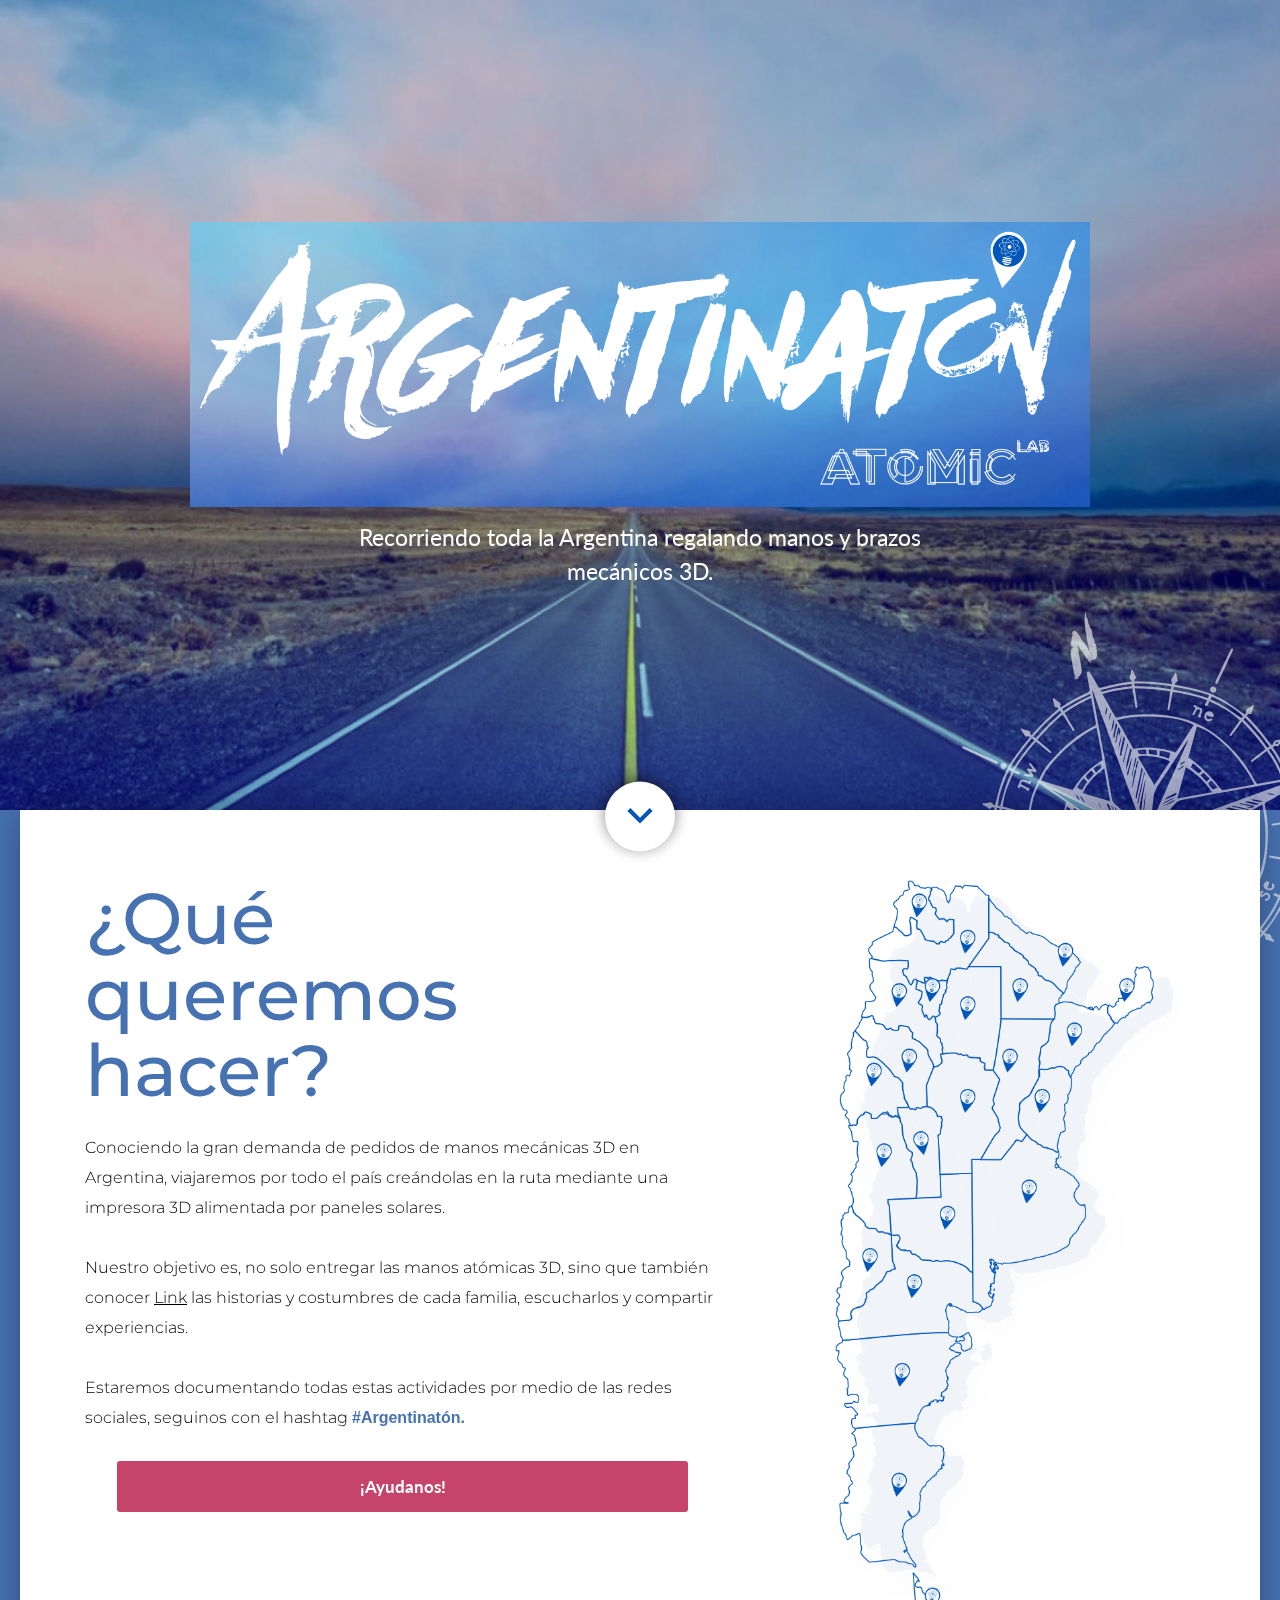
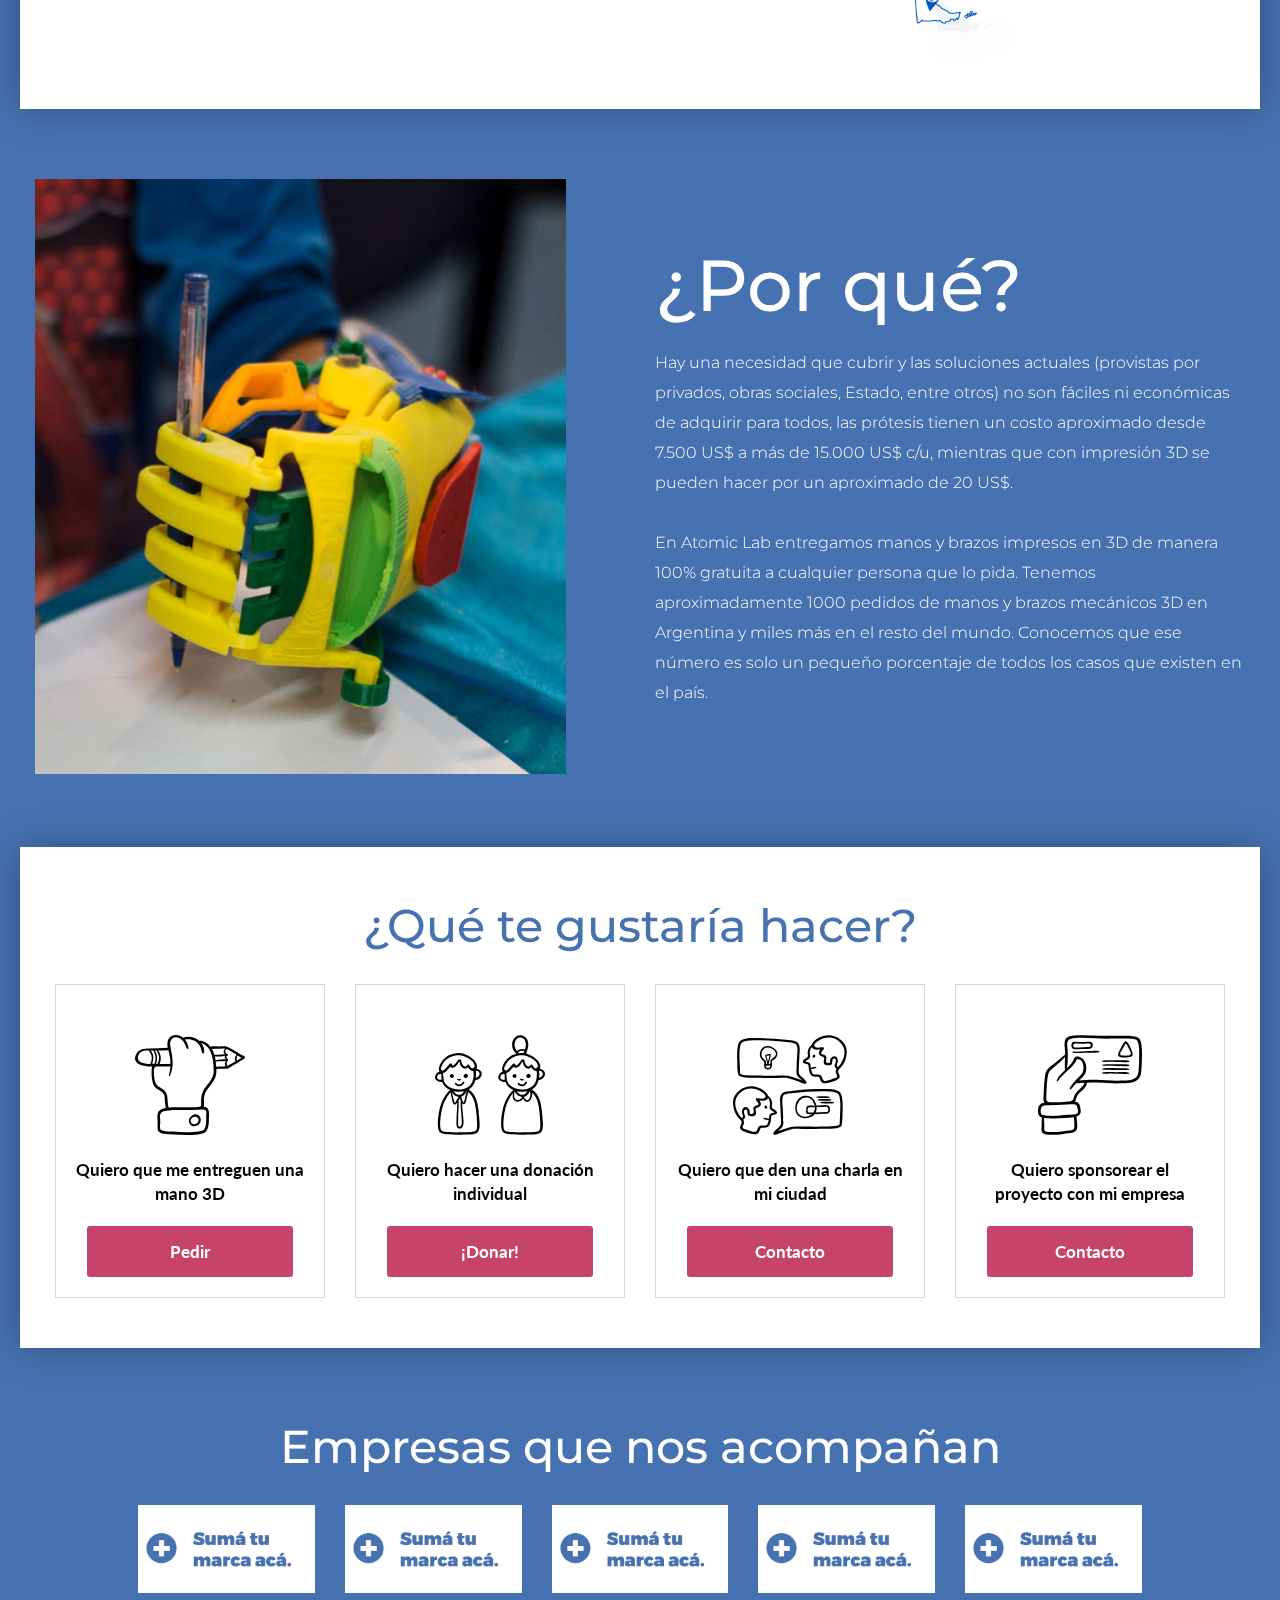
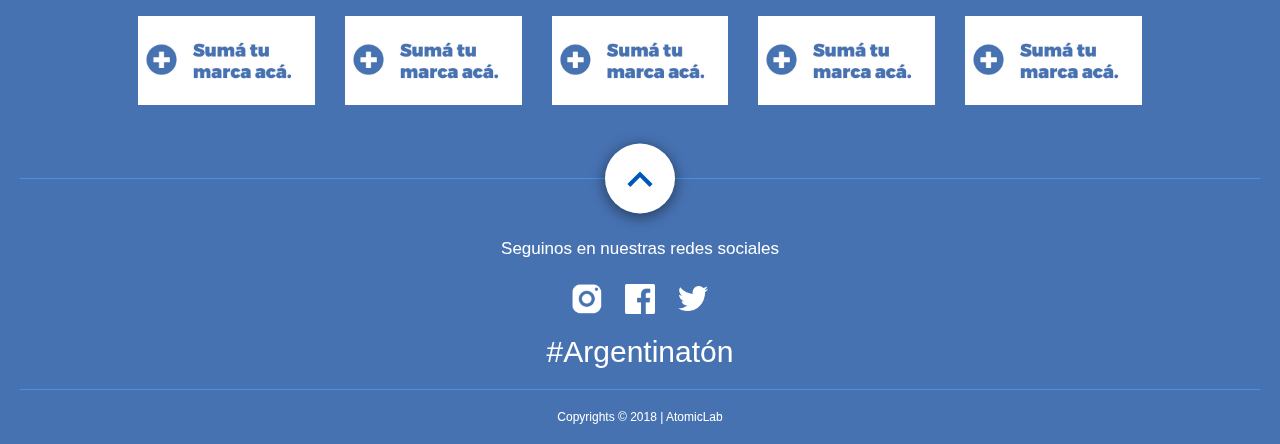
==== index.html @ a8a761d3 "Forms y estilos" ====
<!DOCTYPE html>
<html lang="en">
  <head>
    <meta charset="UTF-8">
    <meta http-equiv="X-UA-Compatible" content="IE=edge">
    <meta name="viewport" content="width=device-width, initial-scale=1, maximum-scale=1.0, user-scalable=no">
    <meta http-equiv="x-ua-compatible" content="ie=edge">
    <title>Argentinatón | Atomic Lab</title>
    <meta name="description" content="Recorriendo toda la Argentina regalando manos y brazos mecánicos 3D." />
    <meta name="keywords" content="manos mecánicas, manos 3D, impresoras 3D, argentina, solidaridad, manos mecánicas 3D, Atomic Lab, Gino Tubaro" />

    <meta property="og:url" content="http://AtomicLab.org/Argentinaton">
    <meta property="og:title" content="#Argentinatón por Atomic Lab">
    <meta property="og:description" content="Recorriendo toda la Argentina regalando manos y brazos mecánicos 3D.">
    <meta property="og:image" content="http://atomiclab.org/img/tn2.jpg">
    <meta property="og:image:type" content="image/png">
    <meta property="og:type" content="website">

	<link rel="apple-touch-icon" sizes="180x180" href="http://atomiclab.org/argentinaton/apple-touch-icon.png">
<link rel="icon" type="image/png" sizes="32x32" href="http://atomiclab.org/argentinaton/favicon-32x32.png">
<link rel="icon" type="image/png" sizes="16x16" href="http://atomiclab.org/argentinaton/favicon-16x16.png">
<link rel="manifest" href="http://atomiclab.org/argentinaton/site.webmanifest">
<meta name="msapplication-TileColor" content="#da532c">
<meta name="theme-color" content="#ffffff">


	<!-- Style -->
  <link rel="stylesheet" href="public/css/styles.css">
	<link rel="stylesheet" href="public/css/styles2.css">

	<!-- Fonts -->
	<link href="https://fonts.googleapis.com/css?family=Lato|Montserrat:300,400,500,700" rel="stylesheet">

	<!-- Scroll -->
	<script src="https://ajax.googleapis.com/ajax/libs/jquery/3.3.1/jquery.min.js"></script>
	<script src="public/js/slick.js" type="text/javascript" charset="utf-8"></script>
	<script src="public/js/parallax.js" type="text/javascript" charset="utf-8"></script>
	<script>
		$( document ).ready(function() {
			$('a[href*="#"]')
				// Remove links that don't actually link to anything
				.click(function(event) {
				// On-page links
				if (
				  location.pathname.replace(/^\//, '') == this.pathname.replace(/^\//, '')
				  &&
				  location.hostname == this.hostname
				) {
				  // Figure out element to scroll to
				  var target = $(this.hash);
				  target = target.length ? target : $('[name=' + this.hash.slice(1) + ']');
				  // Does a scroll target exist?
				  if (target.length) {
				    // Only prevent default if animation is actually gonna happen
				    event.preventDefault();
				    $('html, body').animate({
				      scrollTop: target.offset().top
				    }, 1000, function() {
				      // Callback after animation
				      // Must change focus!
				      var $target = $(target);
				      $target.focus();
				      if ($target.is(":focus")) { // Checking if the target was focused
				        return false;
				      } else {
				        $target.attr('tabindex','-1'); // Adding tabindex for elements not focusable
				        $target.focus(); // Set focus again
				      };
				    });
				  }
				}
			});
			$(".center").slick({
		        dots: true,
		        arrows: false,
		        infinite: true,
		        centerMode: true,
		        slidesToShow: 1,
		        slidesToScroll: 4
		      });
		});
	</script>
	<script src='https://www.google.com/recaptcha/api.js?onload=loadCaptcha&render=explicit'></script>
</head>

<body class="">
  <div class="full_view_pop">
    <div>
			<div class="full_view_bg" onclick="close_full_popup()"></div>
			<div class="full_view_cont">
				<div class="full_view_close" onclick="close_full_popup()" tabindex="1" onkeydown="close_full_popup(event)"><img src="public/img/close.svg" alt="cerrar"></div>
				<div class="full_view_output">
				</div>
			</div>
    </div>
  </div>
	<main>
	    <section class="cover" id="cover">
	    	<div class="parallax-window" data-parallax="scroll" data-image-src="public/img/background.png">
	    	</div>
	    	<div class="main-copy">
	            <div class="logo">
	            	<img src="public/img/argentinaton-logo.png" alt="">
	            </div>
	            <div class="tagline">
	            	Recorriendo toda la Argentina regalando manos y brazos mecánicos 3D.
	            </div>
	    	</div>
	    </section>
		<div class="row">
		    <div class="col-md-12">
		        <section class="mission" id="mission">
    				<img class="compass" src="public/img/compass.png" alt="compass">
    				<div class="max-width-wrapper">
			        	<a href="#mission" class="arrow">
			        		<img src="public/img/arrow-down.svg" alt=">">
			        	</a>
			            <article class="row">
			            	<div class="col-md-7">
			            		<h2>
			            			¿Qué<br/>queremos<br/>hacer?
			            		</h2>
			            		<p>
			            			Conociendo la gran demanda de pedidos de manos mecánicas 3D en Argentina, viajaremos por todo el país creándolas en la ruta mediante una impresora 3D alimentada por paneles solares.
									<br/>
									<br/>
			            			Nuestro objetivo es, no solo entregar las manos atómicas 3D, sino que también conocer <a href="http://google.com">Link</a> las historias y costumbres de cada familia,
									escucharlos y compartir experiencias.
									<br/>
										<br/>
									Estaremos documentando todas estas actividades por medio de las redes sociales, seguinos con el hashtag <b class="f-blue">#Argentinatón.</b>
			            		</p>
								<br/>
								<br/>
								<a tabindex="1" onclick="open_form('donar')" onkeydown="open_form('donar', event)" class="btn btn-lg">
				                			¡Ayudanos!
				                		</a>
			            	</div>
			            	<div class="col-md-5">
								<img class="map" src="public/img/map.png" alt="mapa">
			            	</div>
			            </article>
    				</div>
		        </section>
		        <div class="max-width-wrapper">
			        <section class="why m-t-11 m-b-11">
			            <article class="row">
			            	<div class="col-md-6 pic-wrapper">
								<img class="mano" src="public/img/mano.jpg" alt="mano">
			            	</div>
			            	<div class="col-md-6">
			            		<div class="centered">
				            		<h2>
				            			¿Por qué?
				            		</h2>
				            		<p>
				            			Hay una necesidad que cubrir y las soluciones actuales (provistas por privados, obras sociales, Estado, entre otros)
				            			no son fáciles ni económicas de adquirir para todos,
										las prótesis tienen un costo aproximado desde 7.500 US$ a más de 15.000 US$ c/u, mientras que con impresión 3D se pueden hacer por un aproximado de 20 US$.
										<br/>
										<br/>
				            			En Atomic Lab entregamos manos y brazos impresos en 3D de manera 100% gratuita a cualquier persona que lo pida. Tenemos aproximadamente 1000 pedidos de manos y brazos mecánicos 3D en Argentina y miles más en el resto del mundo. Conocemos que ese número es solo un pequeño porcentaje de todos los casos que existen en el país.
				            		</p>
			            		</div>
			            	</div>
			            </article>
			        </section>
		            <section class="what">
		        		<h3>
		        			¿Qué te gustaría hacer?
		        		</h3>
		        		<article class="full-width-mob">
			                <div class="row">
			                	<div class="col-xs-3 col-md-3 col-sm-6 margin-bottom-mob">
			                		<div class="item-box">
				                		<div class="icon">
				                			<img src="public/img/pencil.svg" alt="mano">
				                		</div>
				                		<div class="text">
				                			Quiero que me
				                			entreguen una mano 3D
				                		</div>
				                		<a href="http://limbs.earth" target="_blank" class="btn btn-lg">
				                			Pedir
				                		</a>
			                		</div>
			                	</div>
			                	<div class="col-xs-3 col-md-3 col-sm-6 margin-bottom-mob">
			                		<div class="item-box">
				                		<div class="icon">
				                			<img src="public/img/people.svg" alt="people">
				                		</div>
				                		<div class="text">
				                			Quiero hacer una
											donación individual
				                		</div>
				                		<a tabindex="1" onclick="open_form('donar')" onkeydown="open_form('donar', event)" class="btn btn-lg">
				                			¡Donar!
				                		</a>
			                		</div>
			                	</div>
			                	<div class="col-xs-3 col-md-3 col-sm-6">
			                		<div class="item-box">
				                		<div class="icon">
				                			<img src="public/img/discussion.svg" alt="discussion">
				                		</div>
				                		<div class="text">
				                			Quiero que den una
											charla en mi ciudad
				                		</div>
				                		<a tabindex="1" onclick="open_form('charla')" onkeydown="open_form('charla', event)" class="btn btn-lg">
				                			Contacto
				                		</a>
			                		</div>
			                	</div>
			                	<div class="col-xs-3 col-md-3 col-sm-6">
			                		<div class="item-box">
				                		<div class="icon">
				                			<img src="public/img/id-card.svg" alt="card">
				                		</div>
				                		<div class="text">
				                			Quiero sponsorear el
				                			proyecto con mi empresa
				                		</div>
				                		<a tabindex="1" onclick="open_form('sponsor')" onkeydown="open_form('sponsor', event)" class="btn btn-lg">
				                			Contacto
				                		</a>
			                		</div>
			                	</div>
			                </div>
		        		</article>
		        		<article class="center slider show-mob">
		        		  <div>
		            		<div class="item-box">
		                		<div class="icon">
		                			<img src="public/img/pencil.svg" alt="mano">
		                		</div>
		                		<div class="text">
		                			Quiero que me
		                			entreguen una mano 3D
		                		</div>
		                		<a href="http://limbs.earth" target="_blank" class="btn btn-lg">
		                			Más info
		                		</a>
		            		</div>
		        		  </div>
		        		  <div>
				    		<div class="item-box">
				        		<div class="icon">
				        			<img src="public/img/people.svg" alt="people">
				        		</div>
				        		<div class="text">
				        			Quiero hacer una
									donación individual
				        		</div>
				        		<a tabindex="1" onclick="open_form('donar')" onkeydown="open_form('donar', event)" class="btn btn-lg">
				        			¡Donar!
				        		</a>
				    		</div>
		        		  </div>
		        		  <div>
				    		<div class="item-box">
				        		<div class="icon">
				        			<img src="public/img/discussion.svg" alt="discussion">
				        		</div>
				        		<div class="text">
		                			Quiero que den una
									charla en mi ciudad
				        		</div>
				        		<a tabindex="1" onclick="open_form('charla')" onkeydown="open_form('charla', event)" class="btn btn-lg">
				        			Contacto
				        		</a>
				    		</div>
		        		  </div>
		        		  <div>
		        		    <div class="item-box">
		                		<div class="icon">
		                			<img src="public/img/id-card.svg" alt="card">
		                		</div>
		                		<div class="text">
		                			Quiero sponsorear el
		                			proyecto con mi empresa
		                		</div>
		                		<a tabindex="1" onclick="open_form('sponsor')" onkeydown="open_form('sponsor', event)" class="btn btn-lg">
		                			Contacto
		                		</a>
		            		</div>
		        		  </div>
		        		</article>
		            </section>
		            <section class="sponsors m-t-11 m-b-11">
		        		<h3>
		        			Empresas que nos acompañan
		        		</h3>
		                <article class="row">
		                	<div class="col-md-1">
			            	</div>
			            	<div class="col-md-2">
			            		<a onclick="open_form('sponsor')">
			            			<img src="public/img/placeholder.jpg" alt="company">
			            		</a>
			            	</div>
			            	<div class="col-md-2">
			            		<a onclick="open_form('sponsor')">
			            			<img src="public/img/placeholder.jpg" alt="company">
			            		</a>
			            	</div>
			            	<div class="col-md-2">
			            		<a onclick="open_form('sponsor')">
			            			<img src="public/img/placeholder.jpg" alt="company">
			            		</a>
			            	</div>
			            	<div class="col-md-2">
			            		<a onclick="open_form('sponsor')">
			            			<img src="public/img/placeholder.jpg" alt="company">
			            		</a>
			            	</div>
			            	<div class="col-md-2">
			            		<a onclick="open_form('sponsor')">
			            			<img src="public/img/placeholder.jpg" alt="company">
			            		</a>
			            	</div>
			            	<div class="col-md-1">
			            	</div>
		                </article>
		                <article class="row hide-on-mobile">
		                	<div class="col-md-1">
			            	</div>
			            	<div class="col-md-2">
			            		<a onclick="open_form('sponsor')">
			            			<img src="public/img/placeholder.jpg" alt="company">
			            		</a>
			            	</div>
			            	<div class="col-md-2">
			            		<a onclick="open_form('sponsor')">
			            			<img src="public/img/placeholder.jpg" alt="company">
			            		</a>
			            	</div>
			            	<div class="col-md-2">
			            		<a onclick="open_form('sponsor')">
			            			<img src="public/img/placeholder.jpg" alt="company">
			            		</a>
			            	</div>
			            	<div class="col-md-2">
			            		<a onclick="open_form('sponsor')">
			            			<img src="public/img/placeholder.jpg" alt="company">
			            		</a>
			            	</div>
			            	<div class="col-md-2">
			            		<a onclick="open_form('sponsor')">
			            			<img src="public/img/placeholder.jpg" alt="company">
			            		</a>
			            	</div>
			            	<div class="col-md-1">
			            	</div>
		                </article>
		            </section>
		            <footer>
		            	<a href="#cover" class="arrow">
		            		<img src="public/img/arrow-up.svg" alt=">">
		            	</a>
						<div class="info-block">
							<div class="intro">
			            		Seguinos en nuestras redes sociales
							</div>
			            	<ul>
			            		<li>
			            			<a href="http://instagram.com/TheAtomicLab">
			            				<img src="public/img/instagram.png" alt="instagram" target="_blank">
			            			</a>
			            		</li>
			            		<li>
			            			<a href="http://fb.com/TheAtomicLab">
			            				<img src="public/img/facebook.png" alt="facebook" target="_blank">
			            			</a>
			            		</li>
			            		<li>
			            			<a href="http://twitter.com/TheAtomicLab">
			            				<img src="public/img/twitter.png" alt="twitter" target="_blank">
			            			</a>
			            		</li>
			            	</ul>
			            	<div class="contact-mail">
			            		#Argentinatón
			            	</div>
						</div>
		            	<div class="copyright">
		            		Copyrights © 2018 | AtomicLab
		            	</div>
		            </footer>
		        </div>
		    </div>
		</div>
	</main>
	<script src="public/js/forms_arg.js" type="text/javascript" charset="utf-8"></script>
</body>
</html>
---- public/css/styles.css ----
﻿*{margin:0;padding:0}html,body,div,span,applet,object,iframe,h1,h2,h3,h4,h5,h6,p,blockquote,pre,a,abbr,acronym,address,big,cite,code,del,dfn,em,img,ins,kbd,q,s,samp,small,strike,strong,sub,sup,tt,var,b,u,i,center,dl,dt,dd,ol,ul,li,fieldset,form,label,legend,table,caption,tbody,tfoot,thead,tr,th,td,article,aside,canvas,details,embed,figure,figcaption,footer,header,hgroup,menu,nav,output,ruby,section,summary,time,mark,audio,video{margin:0;padding:0;border:0;font-size:100%;font:inherit;vertical-align:baseline;font-family:'Open Sans', sans-serif;font-size:12px;-webkit-font-smoothing:antialiased;-moz-osx-font-smoothing:grayscale;-moz-box-sizing:border-box;-webkit-box-sizing:border-box;box-sizing:border-box}label,select,a{cursor:pointer}.clear{clear:both}.page-break,.print-only{display:none}.point{cursor:pointer}a{color:inherit;font-weight:inherit;font-family:inherit}a:link,a:visited{color:inherit;text-decoration:none;font-weight:inherit;font-family:inherit}a:hover,a:active{color:inherit;text-decoration:none;font-weight:inherit;font-family:inherit}a img{border:0}textarea:focus,input:focus,button:focus{outline:0}li{list-style:none}.text-to-the-right{text-align:right}.modal-open{overflow:hidden}body{background:#4772b2}.bg-blue-france{background:#4772b2}.bg-blue-france.btn:hover{background:#3b5f95}.bg-black-night{background:#000}.bg-black-night.btn:hover{background:#000}.bg-aqua-emerald{background:#50e3c2}.bg-aqua-emerald.btn:hover{background:#3adfba}.m-b-1{margin-bottom:5px}.m-b-2{margin-bottom:10px}.m-b-3{margin-bottom:15px}.m-b-4{margin-bottom:20px}.m-b-5{margin-bottom:25px}.m-b-6{margin-bottom:30px}.m-b-7{margin-bottom:35px}.m-b-8{margin-bottom:40px}.m-b-9{margin-bottom:50px}.m-b-10{margin-bottom:60px}.m-b-11{margin-bottom:70px}.m-t-1{margin-top:5px}.m-t-2{margin-top:10px}.m-t-3{margin-top:15px}.m-t-4{margin-top:20px}.m-t-5{margin-top:25px}.m-t-6{margin-top:30px}.m-t-7{margin-top:35px}.m-t-8{margin-top:40px}.m-t-9{margin-top:50px}.m-t-10{margin-top:60px}.m-t-11{margin-top:70px}.container{margin-right:auto;margin-left:auto;padding-left:15px;padding-right:15px}@media (min-width: 768px){.container{width:750px}}@media (min-width: 992px){.container{width:970px}}@media (min-width: 1200px){.container{width:1170px}}.container-fluid{margin-right:auto;margin-left:auto;padding-left:15px;padding-right:15px}.max-width-wrapper{max-width:1240px;margin:0 auto}.max-width-wrapper[class^="col-"]{float:none}.row{margin:0}.col,.col-xs-1,.col-sm-1,.col-md-1,.col-lg-1,.col-xs-2,.col-sm-2,.col-md-2,.col-lg-2,.col-xs-3,.col-sm-3,.col-md-3,.col-lg-3,.col-xs-4,.col-sm-4,.col-md-4,.col-lg-4,.col-xs-5,.col-sm-5,.col-md-5,.col-lg-5,.col-xs-6,.col-sm-6,.col-md-6,.col-lg-6,.col-xs-7,.col-sm-7,.col-md-7,.col-lg-7,.col-xs-8,.col-sm-8,.col-md-8,.col-lg-8,.col-xs-9,.col-sm-9,.col-md-9,.col-lg-9,.col-xs-10,.col-sm-10,.col-md-10,.col-lg-10,.col-xs-11,.col-sm-11,.col-md-11,.col-lg-11,.col-xs-12,.col-sm-12,.col-md-12,.col-lg-12{position:relative;min-height:1px;padding-left:15px;padding-right:15px}.col,.col-xs-1,.col-xs-2,.col-xs-3,.col-xs-4,.col-xs-5,.col-xs-6,.col-xs-7,.col-xs-8,.col-xs-9,.col-xs-10,.col-xs-11,.col-xs-12{float:left}.col-xs-12{width:100%}.col-xs-11{width:91.66666667%}.col-xs-10{width:83.33333333%}.col-xs-9{width:75%}.col-xs-8{width:66.66666667%}.col-xs-7{width:58.33333333%}.col-xs-6{width:50%}.col-xs-5{width:41.66666667%}.col-xs-4{width:33.33333333%}.col-xs-3{width:25%}.col-xs-2{width:16.66666667%}.col-xs-1{width:8.33333333%}.col-xs-pull-12{right:100%}.col-xs-pull-11{right:91.66666667%}.col-xs-pull-10{right:83.33333333%}.col-xs-pull-9{right:75%}.col-xs-pull-8{right:66.66666667%}.col-xs-pull-7{right:58.33333333%}.col-xs-pull-6{right:50%}.col-xs-pull-5{right:41.66666667%}.col-xs-pull-4{right:33.33333333%}.col-xs-pull-3{right:25%}.col-xs-pull-2{right:16.66666667%}.col-xs-pull-1{right:8.33333333%}.col-xs-pull-0{right:auto}.col-xs-push-12{left:100%}.col-xs-push-11{left:91.66666667%}.col-xs-push-10{left:83.33333333%}.col-xs-push-9{left:75%}.col-xs-push-8{left:66.66666667%}.col-xs-push-7{left:58.33333333%}.col-xs-push-6{left:50%}.col-xs-push-5{left:41.66666667%}.col-xs-push-4{left:33.33333333%}.col-xs-push-3{left:25%}.col-xs-push-2{left:16.66666667%}.col-xs-push-1{left:8.33333333%}.col-xs-push-0{left:auto}.col-xs-offset-12{margin-left:100%}.col-xs-offset-11{margin-left:91.66666667%}.col-xs-offset-10{margin-left:83.33333333%}.col-xs-offset-9{margin-left:75%}.col-xs-offset-8{margin-left:66.66666667%}.col-xs-offset-7{margin-left:58.33333333%}.col-xs-offset-6{margin-left:50%}.col-xs-offset-5{margin-left:41.66666667%}.col-xs-offset-4{margin-left:33.33333333%}.col-xs-offset-3{margin-left:25%}.col-xs-offset-2{margin-left:16.66666667%}.col-xs-offset-1{margin-left:8.33333333%}.col-xs-offset-0{margin-left:0%}@media (min-width: 768px){.col,.col-sm-1,.col-sm-2,.col-sm-3,.col-sm-4,.col-sm-5,.col-sm-6,.col-sm-7,.col-sm-8,.col-sm-9,.col-sm-10,.col-sm-11,.col-sm-12{float:left}.col-sm-12{width:100%}.col-sm-11{width:91.66666667%}.col-sm-10{width:83.33333333%}.col-sm-9{width:75%}.col-sm-8{width:66.66666667%}.col-sm-7{width:58.33333333%}.col-sm-6{width:50%}.col-sm-5{width:41.66666667%}.col-sm-4{width:33.33333333%}.col-sm-3{width:25%}.col-sm-2{width:16.66666667%}.col-sm-1{width:8.33333333%}.col-sm-pull-12{right:100%}.col-sm-pull-11{right:91.66666667%}.col-sm-pull-10{right:83.33333333%}.col-sm-pull-9{right:75%}.col-sm-pull-8{right:66.66666667%}.col-sm-pull-7{right:58.33333333%}.col-sm-pull-6{right:50%}.col-sm-pull-5{right:41.66666667%}.col-sm-pull-4{right:33.33333333%}.col-sm-pull-3{right:25%}.col-sm-pull-2{right:16.66666667%}.col-sm-pull-1{right:8.33333333%}.col-sm-pull-0{right:auto}.col-sm-push-12{left:100%}.col-sm-push-11{left:91.66666667%}.col-sm-push-10{left:83.33333333%}.col-sm-push-9{left:75%}.col-sm-push-8{left:66.66666667%}.col-sm-push-7{left:58.33333333%}.col-sm-push-6{left:50%}.col-sm-push-5{left:41.66666667%}.col-sm-push-4{left:33.33333333%}.col-sm-push-3{left:25%}.col-sm-push-2{left:16.66666667%}.col-sm-push-1{left:8.33333333%}.col-sm-push-0{left:auto}.col-sm-offset-12{margin-left:100%}.col-sm-offset-11{margin-left:91.66666667%}.col-sm-offset-10{margin-left:83.33333333%}.col-sm-offset-9{margin-left:75%}.col-sm-offset-8{margin-left:66.66666667%}.col-sm-offset-7{margin-left:58.33333333%}.col-sm-offset-6{margin-left:50%}.col-sm-offset-5{margin-left:41.66666667%}.col-sm-offset-4{margin-left:33.33333333%}.col-sm-offset-3{margin-left:25%}.col-sm-offset-2{margin-left:16.66666667%}.col-sm-offset-1{margin-left:8.33333333%}.col-sm-offset-0{margin-left:0%}}@media (min-width: 1020px){.col,.col-md-1,.col-md-2,.col-md-3,.col-md-4,.col-md-5,.col-md-6,.col-md-7,.col-md-8,.col-md-9,.col-md-10,.col-md-11,.col-md-12{float:left}.col-md-12{width:100%}.col-md-11{width:91.66666667%}.col-md-10{width:83.33333333%}.col-md-9{width:75%}.col-md-8{width:66.66666667%}.col-md-7{width:58.33333333%}.col-md-6{width:50%}.col-md-5{width:41.66666667%}.col-md-4{width:33.33333333%}.col-md-3{width:25%}.col-md-2{width:16.66666667%}.col-md-1{width:8.33333333%}.col-md-pull-12{right:100%}.col-md-pull-11{right:91.66666667%}.col-md-pull-10{right:83.33333333%}.col-md-pull-9{right:75%}.col-md-pull-8{right:66.66666667%}.col-md-pull-7{right:58.33333333%}.col-md-pull-6{right:50%}.col-md-pull-5{right:41.66666667%}.col-md-pull-4{right:33.33333333%}.col-md-pull-3{right:25%}.col-md-pull-2{right:16.66666667%}.col-md-pull-1{right:8.33333333%}.col-md-pull-0{right:auto}.col-md-push-12{left:100%}.col-md-push-11{left:91.66666667%}.col-md-push-10{left:83.33333333%}.col-md-push-9{left:75%}.col-md-push-8{left:66.66666667%}.col-md-push-7{left:58.33333333%}.col-md-push-6{left:50%}.col-md-push-5{left:41.66666667%}.col-md-push-4{left:33.33333333%}.col-md-push-3{left:25%}.col-md-push-2{left:16.66666667%}.col-md-push-1{left:8.33333333%}.col-md-push-0{left:auto}.col-md-offset-12{margin-left:100%}.col-md-offset-11{margin-left:91.66666667%}.col-md-offset-10{margin-left:83.33333333%}.col-md-offset-9{margin-left:75%}.col-md-offset-8{margin-left:66.66666667%}.col-md-offset-7{margin-left:58.33333333%}.col-md-offset-6{margin-left:50%}.col-md-offset-5{margin-left:41.66666667%}.col-md-offset-4{margin-left:33.33333333%}.col-md-offset-3{margin-left:25%}.col-md-offset-2{margin-left:16.66666667%}.col-md-offset-1{margin-left:8.33333333%}.col-md-offset-0{margin-left:0%}}@media (min-width: 1200px){.col,.col-lg-1,.col-lg-2,.col-lg-3,.col-lg-4,.col-lg-5,.col-lg-6,.col-lg-7,.col-lg-8,.col-lg-9,.col-lg-10,.col-lg-11,.col-lg-12{float:left}.col-lg-12{width:100%}.col-lg-11{width:91.66666667%}.col-lg-10{width:83.33333333%}.col-lg-9{width:75%}.col-lg-8{width:66.66666667%}.col-lg-7{width:58.33333333%}.col-lg-6{width:50%}.col-lg-5{width:41.66666667%}.col-lg-4{width:33.33333333%}.col-lg-3{width:25%}.col-lg-2{width:16.66666667%}.col-lg-1{width:8.33333333%}.col-lg-pull-12{right:100%}.col-lg-pull-11{right:91.66666667%}.col-lg-pull-10{right:83.33333333%}.col-lg-pull-9{right:75%}.col-lg-pull-8{right:66.66666667%}.col-lg-pull-7{right:58.33333333%}.col-lg-pull-6{right:50%}.col-lg-pull-5{right:41.66666667%}.col-lg-pull-4{right:33.33333333%}.col-lg-pull-3{right:25%}.col-lg-pull-2{right:16.66666667%}.col-lg-pull-1{right:8.33333333%}.col-lg-pull-0{right:auto}.col-lg-push-12{left:100%}.col-lg-push-11{left:91.66666667%}.col-lg-push-10{left:83.33333333%}.col-lg-push-9{left:75%}.col-lg-push-8{left:66.66666667%}.col-lg-push-7{left:58.33333333%}.col-lg-push-6{left:50%}.col-lg-push-5{left:41.66666667%}.col-lg-push-4{left:33.33333333%}.col-lg-push-3{left:25%}.col-lg-push-2{left:16.66666667%}.col-lg-push-1{left:8.33333333%}.col-lg-push-0{left:auto}.col-lg-offset-12{margin-left:100%}.col-lg-offset-11{margin-left:91.66666667%}.col-lg-offset-10{margin-left:83.33333333%}.col-lg-offset-9{margin-left:75%}.col-lg-offset-8{margin-left:66.66666667%}.col-lg-offset-7{margin-left:58.33333333%}.col-lg-offset-6{margin-left:50%}.col-lg-offset-5{margin-left:41.66666667%}.col-lg-offset-4{margin-left:33.33333333%}.col-lg-offset-3{margin-left:25%}.col-lg-offset-2{margin-left:16.66666667%}.col-lg-offset-1{margin-left:8.33333333%}.col-lg-offset-0{margin-left:0%}}.clearfix,.clearfix:before,.clearfix:after,.container:before,.container:after,.container-fluid:before,.container-fluid:after,.row:before,.row:after{content:" ";display:table}.clearfix:after,.container:after,.container-fluid:after,.row:after{clear:both}.center-block{display:block;margin-left:auto;margin-right:auto}.pull-right{float:right !important}.pull-left{float:left !important}*,*:before,*:after{-webkit-box-sizing:border-box;-moz-box-sizing:border-box;box-sizing:border-box}button,.btn,a.btn{cursor:pointer;-moz-border-radius:3px;-webkit-border-radius:3px;border-radius:3px;color:white;text-align:center;font-size:17px;font-weight:700;font-family:'Lato', sans-serif;width:auto;display:table;background:#50e3c2;width:90%;margin:0 auto;-moz-transition-property:all;-o-transition-property:all;-webkit-transition-property:all;transition-property:all;-moz-transition-duration:0.2s;-o-transition-duration:0.2s;-webkit-transition-duration:0.2s;transition-duration:0.2s;-moz-transition-timing-function:ease-in-out;-o-transition-timing-function:ease-in-out;-webkit-transition-timing-function:ease-in-out;transition-timing-function:ease-in-out}button:hover,.btn:hover,a.btn:hover{background:#13cca2}button.btn-lg,.btn.btn-lg,a.btn.btn-lg{padding:15px 10px}button.btn-md,.btn.btn-md,a.btn.btn-md{padding:12px 8px}button.btn-sm,.btn.btn-sm,a.btn.btn-sm{padding:9px 6px}h1,h2,h3,h4,h5,h6{font-family:'Montserrat', sans-serif}h1{font-size:50px}h2{font-size:72px;font-weight:500;line-height:76px}h3{font-size:46px}h4{font-size:30px}h5{font-size:26px}h6{font-family:'Hind', sans-serif;font-weight:600;font-size:19px}h6.sm{font-size:15px}p{margin-top:25px;font-size:16px;font-family:'Montserrat', sans-serif;font-weight:300;line-height:30px}@media screen and (max-width: 960px){h2{font-size:50px;line-height:58px}}@font-face{font-family:'icomoon';src:url("../fonts/icons/icomoon.eot?qfpc1c");src:url("../fonts/icons/icomoon.eot?qfpc1c#iefix") format("embedded-opentype"),url("../fonts/icons/icomoon.ttf?qfpc1c") format("truetype"),url("../fonts/icons/icomoon.woff?qfpc1c") format("woff"),url("../fonts/icons/icomoon.svg?qfpc1c#icomoon") format("svg");font-weight:normal;font-style:normal}[class^="icon-"],[class*=" icon-"],[class^="icon-"] span{font-family:'icomoon' !important;speak:none;font-style:normal;font-weight:normal;font-variant:normal;text-transform:none;line-height:1;-webkit-font-smoothing:antialiased;-moz-osx-font-smoothing:grayscale}.icon-rest .path1:before{content:"\e900";color:#eb598e;opacity:0.1}.icon-rest .path2:before{content:"\e901";margin-left:-0.5712890625em;color:#fff}.icon-rest .path3:before{content:"\e902";margin-left:-0.5712890625em;color:#eb598e}.icon-rest .path4:before{content:"\e903";margin-left:-0.5712890625em;color:#eb598e}.icon-code .path1:before{content:"\e904";color:#eb598e;opacity:0.1}.icon-code .path2:before{content:"\e905";margin-left:-1.2275390625em;color:#eb598e}.icon-code .path3:before{content:"\e906";margin-left:-1.2275390625em;color:#eb598e}.icon-code .path4:before{content:"\e907";margin-left:-1.2275390625em;color:#eb598e}.icon-code .path5:before{content:"\e908";margin-left:-1.2275390625em;color:#eb598e}.icon-code .path6:before{content:"\e909";margin-left:-1.2275390625em;color:#eb598e}.icon-upload .path1:before{content:"\e90a";color:#fdeef3}.icon-upload .path2:before{content:"\e90b";margin-left:-1.2724609375em;color:#eb598e}.icon-upload .path3:before{content:"\e90c";margin-left:-1.2724609375em;color:#eb598e}.icon-deliver .path1:before{content:"\e90d";color:#eb598e}.icon-deliver .path2:before{content:"\e90e";margin-left:-1.0439453125em;color:#eb598e}.icon-deliver .path3:before{content:"\e90f";margin-left:-1.0439453125em;color:#eb598e}.icon-deliver .path4:before{content:"\e910";margin-left:-1.0439453125em;color:#eb598e;opacity:0.1}.icon-fingerprint:before{content:"\e911";color:#eb598e}.icon-error-red:before{content:"\e912";color:#eb598e}.icon-check-red:before{content:"\e913";color:#eb598e}.icon-arrow-back:before{content:"\e914";color:#9da6ca}.icon-email .path1:before{content:"\e915";color:#f7f8fd}.icon-email .path2:before{content:"\e916";margin-left:-1em;color:#9da6ca}.icon-email .path3:before{content:"\e917";margin-left:-1em;color:#9da6ca}.icon-email .path4:before{content:"\e918";margin-left:-1em;color:#9da6ca}.icon-delete:before{content:"\e919";color:#9da6ca}.icon-arrow-down:before{content:"\e91a";color:#9da6ca}.icon-add:before{content:"\e91b";color:#eb598e}.icon-more-info:before{content:"\e91c";color:#9da6ca}.icon-portfolio-red .path1:before{content:"\e91d";color:#eb598e;opacity:0.1}.icon-portfolio-red .path2:before{content:"\e91e";margin-left:-0.9521484375em;color:#eb598e}.icon-portfolio-red .path3:before{content:"\e91f";margin-left:-0.9521484375em;color:#eb598e}.icon-portfolio-red .path4:before{content:"\e920";margin-left:-0.9521484375em;color:#eb598e}.icon-portfolio-red .path5:before{content:"\e921";margin-left:-0.9521484375em;color:#eb598e}.icon-portfolio-red .path6:before{content:"\e922";margin-left:-0.9521484375em;color:#eb598e}.icon-reviews-red .path1:before{content:"\e923";color:#eb598e;opacity:0.1}.icon-reviews-red .path2:before{content:"\e924";margin-left:-0.77734375em;color:#eb598e}.icon-reviews-red .path3:before{content:"\e925";margin-left:-0.77734375em;color:#eb598e}.icon-reviews-red .path4:before{content:"\e926";margin-left:-0.77734375em;color:#eb598e}.icon-reviews-red .path5:before{content:"\e927";margin-left:-0.77734375em;color:#eb598e}.icon-reviews-red .path6:before{content:"\e928";margin-left:-0.77734375em;color:#eb598e}.icon-reviews-red .path7:before{content:"\e929";margin-left:-0.77734375em;color:#eb598e}.icon-reviews-red .path8:before{content:"\e92a";margin-left:-0.77734375em;color:#eb598e}.icon-experience-red .path1:before{content:"\e92b";color:#eb598e;opacity:0.1}.icon-experience-red .path2:before{content:"\e92c";margin-left:-1em;color:#eb598e}.icon-experience-red .path3:before{content:"\e92d";margin-left:-1em;color:#eb598e}.icon-experience-red .path4:before{content:"\e92e";margin-left:-1em;color:#eb598e}.icon-experience-red .path5:before{content:"\e92f";margin-left:-1em;color:#eb598e}.icon-language-red .path1:before{content:"\e930";color:#eb598e;opacity:0.1}.icon-language-red .path2:before{content:"\e931";margin-left:-1.0400390625em;color:#eb598e}.icon-language-red .path3:before{content:"\e932";margin-left:-1.0400390625em;color:#eb598e}.icon-language-red .path4:before{content:"\e933";margin-left:-1.0400390625em;color:#eb598e}.icon-language-red .path5:before{content:"\e934";margin-left:-1.0400390625em;color:#eb598e}.icon-language-red .path6:before{content:"\e935";margin-left:-1.0400390625em;color:#eb598e}.icon-language-red .path7:before{content:"\e936";margin-left:-1.0400390625em;color:#eb598e}.icon-language-red .path8:before{content:"\e937";margin-left:-1.0400390625em;color:#eb598e}.icon-language-red .path9:before{content:"\e938";margin-left:-1.0400390625em;color:#eb598e}.icon-language-red .path10:before{content:"\e939";margin-left:-1.0400390625em;color:#eb598e}.icon-language-red .path11:before{content:"\e93a";margin-left:-1.0400390625em;color:#eb598e}.icon-language-red .path12:before{content:"\e93b";margin-left:-1.0400390625em;color:#eb598e}.icon-skills-red .path1:before{content:"\e93c";color:#eb598e;opacity:0.1}.icon-skills-red .path2:before{content:"\e93d";margin-left:-1.0400390625em;color:#eb598e}.icon-skills-red .path3:before{content:"\e93e";margin-left:-1.0400390625em;color:#eb598e}.icon-skills-red .path4:before{content:"\e93f";margin-left:-1.0400390625em;color:#eb598e}.icon-skills-red .path5:before{content:"\e940";margin-left:-1.0400390625em;color:#eb598e}.icon-skills-red .path6:before{content:"\e941";margin-left:-1.0400390625em;color:#eb598e}.icon-skills-red .path7:before{content:"\e942";margin-left:-1.0400390625em;color:#eb598e}.icon-skills-red .path8:before{content:"\e943";margin-left:-1.0400390625em;color:#eb598e}.icon-skills-red .path9:before{content:"\e944";margin-left:-1.0400390625em;color:#eb598e;opacity:0.1}.icon-skills-red .path10:before{content:"\e945";margin-left:-1.0400390625em;color:#eb598e}.icon-skills-red .path11:before{content:"\e946";margin-left:-1.0400390625em;color:#eb598e}.icon-skills-red .path12:before{content:"\e947";margin-left:-1.0400390625em;color:#eb598e}.icon-skills-red .path13:before{content:"\e948";margin-left:-1.0400390625em;color:#eb598e;opacity:0.1}.icon-skills-red .path14:before{content:"\e949";margin-left:-1.0400390625em;color:#eb598e}.icon-lock-red .path1:before{content:"\e94a";color:#fdeef3}.icon-lock-red .path2:before{content:"\e950";margin-left:-0.7373046875em;color:#eb598e}.icon-lock-red .path3:before{content:"\e951";margin-left:-0.7373046875em;color:#eb598e}.icon-lock-red .path4:before{content:"\e952";margin-left:-0.7373046875em;color:#eb598e}.icon-user-red .path1:before{content:"\e94b";color:#eb598e}.icon-user-red .path2:before{content:"\e94c";margin-left:-1em;color:#eb598e}.icon-user-red .path3:before{content:"\e94d";margin-left:-1em;color:#eb598e}.icon-user-red .path4:before{content:"\e94e";margin-left:-1em;color:#eb598e;opacity:0.1}.icon-user-red .path5:before{content:"\e94f";margin-left:-1em;color:#eb598e;opacity:0.1}.slick-slider{position:relative;display:block;box-sizing:border-box;-webkit-touch-callout:none;-webkit-user-select:none;-khtml-user-select:none;-moz-user-select:none;-ms-user-select:none;user-select:none;-ms-touch-action:pan-y;touch-action:pan-y;-webkit-tap-highlight-color:transparent}.slick-list{position:relative;overflow:hidden;display:block;margin:0;padding:0}.slick-list:focus{outline:none}.slick-list.dragging{cursor:pointer;cursor:hand}.slick-slider .slick-track,.slick-slider .slick-list{-webkit-transform:translate3d(0, 0, 0);-moz-transform:translate3d(0, 0, 0);-ms-transform:translate3d(0, 0, 0);-o-transform:translate3d(0, 0, 0);transform:translate3d(0, 0, 0)}.slick-track{position:relative;left:0;top:0;display:block;margin-left:auto;margin-right:auto}.slick-track:before,.slick-track:after{content:"";display:table}.slick-track:after{clear:both}.slick-loading .slick-track{visibility:hidden}.slick-slide{float:left;height:100%;min-height:1px;display:none}[dir="rtl"] .slick-slide{float:right}.slick-slide img{display:block}.slick-slide.slick-loading img{display:none}.slick-slide.dragging img{pointer-events:none}.slick-initialized .slick-slide{display:block;margin:0 10px}.slick-loading .slick-slide{visibility:hidden}.slick-vertical .slick-slide{display:block;height:auto;border:1px solid transparent}.slick-arrow.slick-hidden{display:none}.slick-loading .slick-list{background:#fff url('/../public/img/ajax-loader.gif') center center no-repeat}@font-face{font-family:"slick";src:url('/fonts/slick.eot');src:url('/fonts/slick.eot?#iefix') format("embedded-opentype"),url('/fonts/slick.woff') format("woff"),url('/fonts/slick.ttf') format("truetype"),url('/fonts/slick.svg#slick') format("svg");font-weight:normal;font-style:normal}.slick-prev,.slick-next{position:absolute;display:block;height:20px;width:20px;line-height:0px;font-size:0px;cursor:pointer;background:transparent;color:transparent;top:50%;-webkit-transform:translate(0, -50%);-ms-transform:translate(0, -50%);transform:translate(0, -50%);padding:0;border:none;outline:none}.slick-prev:hover,.slick-prev:focus,.slick-next:hover,.slick-next:focus{outline:none;background:transparent;color:transparent}.slick-prev:hover:before,.slick-prev:focus:before,.slick-next:hover:before,.slick-next:focus:before{opacity:1}.slick-prev.slick-disabled:before,.slick-next.slick-disabled:before{opacity:.25}.slick-prev:before,.slick-next:before{font-family:"slick";font-size:20px;line-height:1;color:#4772b2;opacity:.75;-webkit-font-smoothing:antialiased;-moz-osx-font-smoothing:grayscale}.slick-prev{left:-25px}[dir="rtl"] .slick-prev{left:auto;right:-25px}.slick-prev:before{content:"←"}[dir="rtl"] .slick-prev:before{content:"→"}.slick-next{right:-25px}[dir="rtl"] .slick-next{left:-25px;right:auto}.slick-next:before{content:"→"}[dir="rtl"] .slick-next:before{content:"←"}.slick-dotted.slick-slider{margin-bottom:30px}.slick-dots{position:absolute;bottom:-50px;list-style:none;display:block;text-align:center;padding:0;margin:0;width:100%}.slick-dots li{position:relative;display:inline-block;height:20px;width:20px;margin:0 5px;padding:0;cursor:pointer}.slick-dots li button{border:0;background:transparent;display:block;height:20px;width:20px;outline:none;line-height:0px;font-size:0px;color:transparent;padding:5px;cursor:pointer}.slick-dots li button:hover,.slick-dots li button:focus{outline:none}.slick-dots li button:hover:before,.slick-dots li button:focus:before{color:#4772b2;opacity:.75}.slick-dots li button:before{position:absolute;top:0;left:0;content:"•";width:20px;height:20px;font-family:"slick";font-size:36px;line-height:20px;text-align:center;color:#000;opacity:.25;-webkit-font-smoothing:antialiased;-moz-osx-font-smoothing:grayscale}.slick-dots li.slick-active button:before{color:#4772b2;opacity:.75}header{float:left;width:100%;position:fixed;top:0;left:0;z-index:15;background:white;padding:10px 0}header .menu-burger{position:relative;float:right}header .menu-burger .menu-current-section{position:absolute;left:-4px;top:30px;-moz-transform:rotate(-180deg);-ms-transform:rotate(-180deg);-webkit-transform:rotate(-180deg);transform:rotate(-180deg);font-family:'Hind', sans-serif;font-weight:600;font-size:14px;writing-mode:tb;white-space:nowrap}.parallax-window{min-height:90vh;width:100%;background:transparent;position:absolute;top:0;left:0;object-fit:contain;opacity:0.6;mix-blend-mode:hard-light;background-image:-webkit-linear-gradient(30deg, #3499ff, #075ceb);background-image:-o-linear-gradient(30deg, #3499ff, #075ceb);background-image:linear-gradient(120deg, #3499ff,#075ceb)}.arrow{position:absolute;top:50%;left:50%;transform:translate(-50%, -50%);top:0;margin-top:5px;cursor:pointer}section.cover{height:90vh;position:relative}section.cover .main-copy{position:absolute;top:50%;left:50%;transform:translate(-50%, -50%);width:100%}section.cover .main-copy .logo{width:90%;max-width:900px;margin:0 auto 10px auto}section.cover .main-copy .logo img{width:100%}section.cover .main-copy .tagline{font-size:23px;font-family:'Lato', sans-serif;color:white;text-align:center;line-height:34px;max-width:640px;margin:0 auto}section.mission .max-width-wrapper{background:white;padding:70px 50px 50px 50px;position:relative;-webkit-box-shadow:0px 0px 36px 0px rgba(0,0,0,0.3);-moz-box-shadow:0px 0px 36px 0px rgba(0,0,0,0.3);box-shadow:0px 0px 36px 0px rgba(0,0,0,0.3)}section.mission .compass{position:absolute;right:0;top:-200px;filter:progid:DXImageTransform.Microsoft.Alpha(Opacity=60);opacity:.6}section.mission h2{color:#4772b2}section.mission p{color:#000}section.mission .map{width:360px;float:right}section.why .row{display:table}section.why .row [class^="col-"]{display:table-cell;vertical-align:middle;float:none}section.why .mano{width:90%}section.why h2,section.why p{color:white}section.what{background:white;padding:50px 20px;-webkit-box-shadow:0px 0px 36px 0px rgba(0,0,0,0.3);-moz-box-shadow:0px 0px 36px 0px rgba(0,0,0,0.3);box-shadow:0px 0px 36px 0px rgba(0,0,0,0.3)}section.what .show-mob{display:none}section.what h3{color:#4772b2;text-align:center;font-weight:500;margin-bottom:30px}section.what .item-box{border:1px solid #d8d8d8;text-align:center;padding:50px 20px 20px 20px}section.what .item-box .text{font-weight:700;font-family:'Lato', sans-serif;font-size:17px;line-height:24px;margin:20px 0}section.what .item-box img{height:100px;margin:0 auto}section.sponsors h3{color:white;text-align:center;font-weight:500;margin-bottom:30px}section.sponsors img{width:100%}section.sponsors .row:first-of-type{margin-bottom:20px}footer{position:relative}footer .info-block{border-top:1px solid #4a90e2;border-bottom:1px solid #4a90e2;color:white;text-align:center;padding:60px 0 20px 0}footer .info-block ul{margin:25px 0 18px 0}footer .info-block ul li{display:inline-block;vertical-align:middle;cursor:pointer}footer .info-block ul li:nth-child(2){margin:0 20px}footer .info-block ul li img{width:30px}footer .info-block .contact-mail{font-size:30px}footer .info-block .intro{font-size:17px}footer .copyright{color:white;text-align:center;padding:20px 0}@media screen and (max-width: 1020px){section.mission{text-align:center;padding:70px 20px 40px 20px}section.mission .map{display:none}section.why{text-align:center;padding:40px 20px}section.why .pic-wrapper{text-align:center;margin-bottom:40px}section.why .pic-wrapper img{max-width:400px}section.why .row{display:block}section.why .row [class^="col-"]{display:block}section.what{overflow:hidden}section.what .margin-bottom-mob{margin-bottom:35px}section.sponsors .hide-on-mobile{display:none}section.sponsors img{max-width:300px;margin:15px auto 0 auto;display:table}}@media screen and (max-width: 767px){section.what .show-mob{display:block}section.what .full-width-mob{overflow-x:scroll;display:none}section.what .full-width-mob .row{width:1300px}}
/*# sourceMappingURL=styles.css.map */
---- public/css/styles2.css ----
.parallax-window {
	background: linear-gradient(rgba(71, 114, 178, 0.5) 60%, rgba(71, 114, 178, 1));
	opacity: 1;
}
.f-blue {
	color: #4772b2;
	font-size: inherit;
	font-weight: bold;
}
a, a:link, a:visited {
	font-size: inherit;
	text-decoration: underline;
}
button, .btn, a.btn {
	background: #c6446b;
	text-decoration: none;
	font-size: 17px;
}
button:hover, .btn:hover, a.btn:hover {
    background: #4772b2;
}
body.full_pop_show {
	overflow: hidden;
}
body.full_pop_show .full_view_pop {
	display: block;
}
.full_view_pop {
	display: none;
  position: fixed;
  width: 100%;
  height: 100vh;
  overflow-y: scroll;
  z-index: 2000;
}
.full_view_pop > div {
  position: relative;
  width: 100%;
  min-height: 100vh;
  top: 0px;
  left: 0px;
  padding: 10px;
  box-sizing: border-box;
  display: flex;
  justify-content: center;
}
.full_view_bg {
  position: absolute;
  width: 100%;
  height: 100%;
  background-color: rgba(71, 114, 178, 0.95);
  top: 0px;
  left: 0px;
}
.full_view_cont {
  background-color: white;
  webkit-box-shadow: 0px 0px 36px 0px rgba(0,0,0,0.3);
  -moz-box-shadow: 0px 0px 36px 0px rgba(0,0,0,0.3);
  box-shadow: 0px 0px 36px 0px rgba(0,0,0,0.3);
  position: relative;
	max-width: 800px;
	width: 100%;
	flex: 1;
	padding: 50px;
	margin-top: auto;
	margin-bottom: auto;
}
.full_view_close {
	position: absolute;
	right: 0px;
	top: 0px;
	cursor: pointer;
	width: 50px;
	height: 50px;
	display: flex;
	justify-content: center;
	align-items: center;
}
.full_view_close img {
	position: absolute;
	width: 50%;
	opacity: 0.7;
	transition: opacity 0.2s;
}
.full_view_close:hover img {
	opacity: 1;
}
.full_view_output h3 {
	margin-bottom: 20px;
	color: #262626;
}
.form_argent input {
  border: none;
  box-shadow: 0px 1px 0px #ccc;
  width: 100%;
}
.form_argent input:focus {
	box-shadow: 0px 2px 0px #4772b2;
}
.form_argent .lbl-tinyltr {
	font-size: 15px;
	margin-top: 20px;
	margin-bottom: 5px;
}
.form_argent button {
  border: none;
  padding: 10px;
  background: #4772b2;
  margin: 0px;
  margin-top: 30px;
  width: 100%;
}

.donation_item {
  margin: 40px auto;
  text-align: center;
  max-width: 290px;
}
.donation_item:last-child {
margin-bottom: 0px;
}
.donations p.km {
  font-size: 28px;
  background: #4772b2;
  color: white;
  padding: 7px;
  padding-bottom: 2px;
  border-radius: 5px;
  font-weight: 500;
}
.donations p {
  margin: 0px;
}
.donations a {
	text-decoration: none;
}
.donations .km span {
  font-weight: 400;
}

@media screen and (max-width:500px){
	.full_view_cont {
		padding: 50px 20px;
	}
	.full_view_output h3 {
		font-size: 30px;
	}
	section.mission .max-width-wrapper {
		padding: 60px 5px;
	}
	section.mission .max-width-wrapper h2 {
		font-size: 35px;
		line-height: 40px;
	}
}
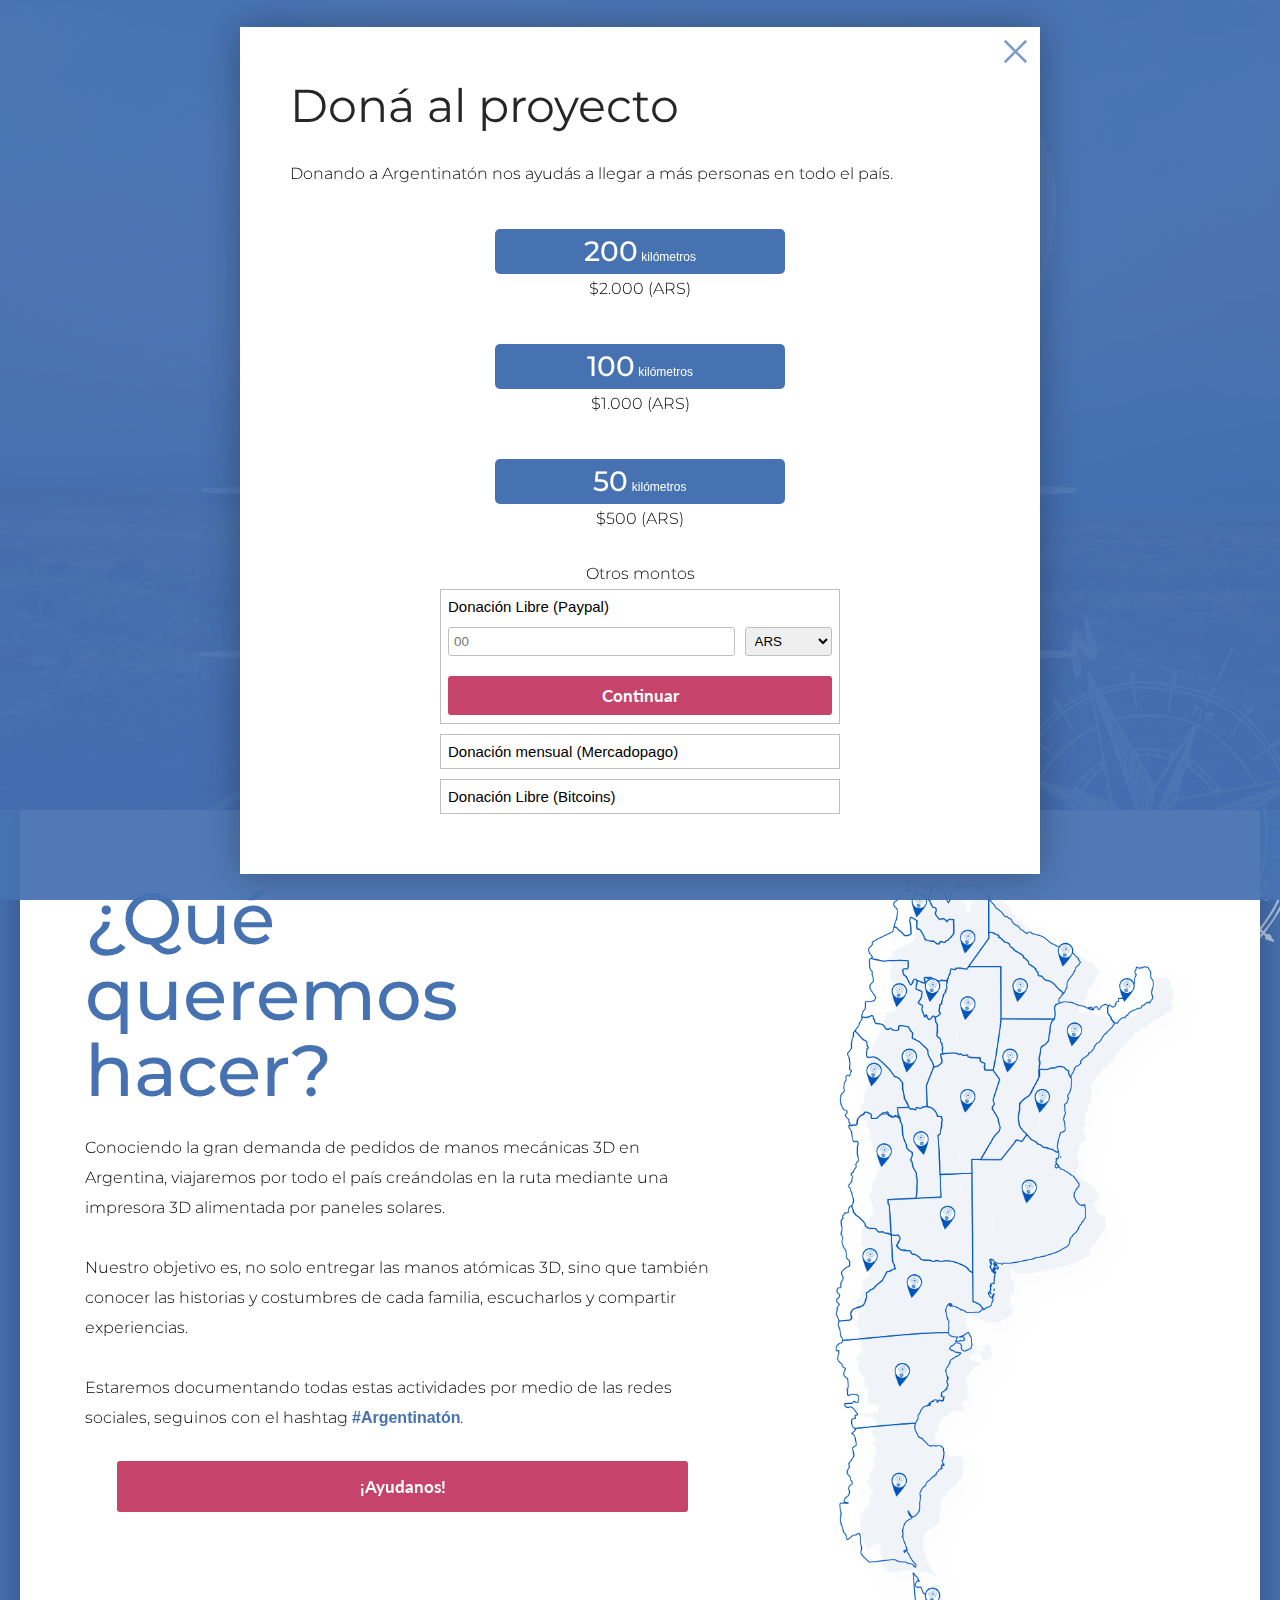
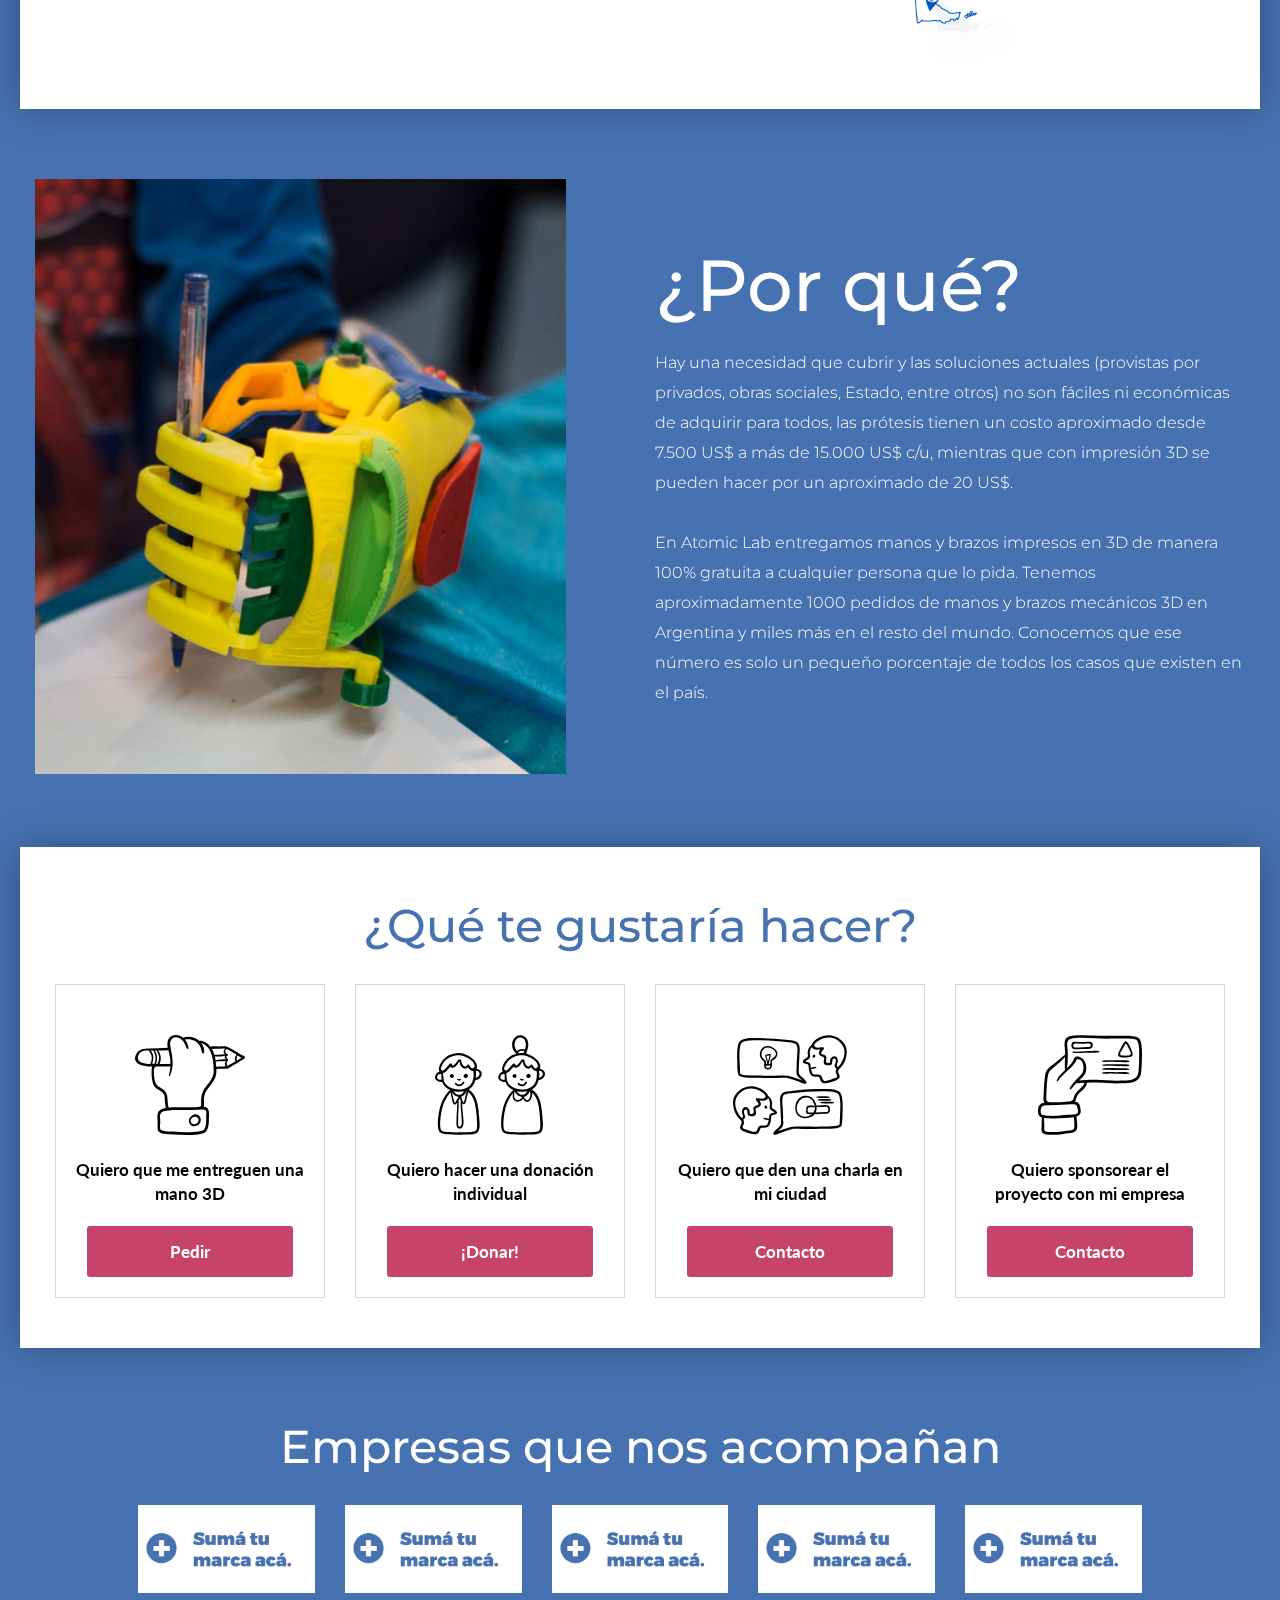
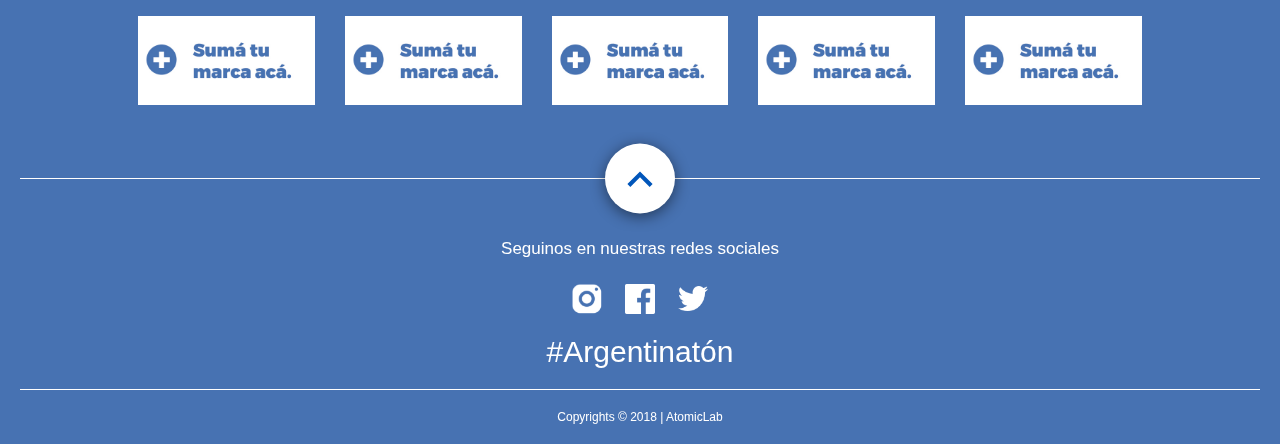
==== commit 9f93af36: "Donaciones" ====
--- a/index.html
+++ b/index.html
@@ -124,11 +124,11 @@
 			            			Conociendo la gran demanda de pedidos de manos mecánicas 3D en Argentina, viajaremos por todo el país creándolas en la ruta mediante una impresora 3D alimentada por paneles solares.
 									<br/>
 									<br/>
-			            			Nuestro objetivo es, no solo entregar las manos atómicas 3D, sino que también conocer <a href="http://google.com">Link</a> las historias y costumbres de cada familia,
+			            			Nuestro objetivo es, no solo entregar las manos atómicas 3D, sino que también conocer las historias y costumbres de cada familia,
 									escucharlos y compartir experiencias.
 									<br/>
 										<br/>
-									Estaremos documentando todas estas actividades por medio de las redes sociales, seguinos con el hashtag <b class="f-blue">#Argentinatón.</b>
+									Estaremos documentando todas estas actividades por medio de las redes sociales, seguinos con el hashtag <b class="f-blue">#Argentinatón</b>.
 			            		</p>
 								<br/>
 								<br/>
--- a/public/css/styles2.css
+++ b/public/css/styles2.css
@@ -15,6 +15,12 @@
 	background: #c6446b;
 	text-decoration: none;
 	font-size: 17px;
+	border: none;
+	border-radius: 3px;
+	font-weight: 700;
+}
+footer .info-block {
+	border-color: white;
 }
 button:hover, .btn:hover, a.btn:hover {
     background: #4772b2;
@@ -137,6 +143,44 @@
 .donations .km span {
   font-weight: 400;
 }
+.otros_montos .mont_item {
+	text-align: left;
+  background: white;
+  border: solid 1px #bfbfbf;
+	margin: 0px auto;
+  margin-bottom: 10px;
+  position: relative;
+	font-size: 15px;
+	max-width: 400px;
+}
+.otros_montos a {
+	display: block;
+	text-decoration: none;
+}
+.otros_montos a, .otros_montos .mont_item:first-child {
+	padding: 8px 7px;
+}
+.mont_item form {
+	display: flex;
+	flex-wrap: wrap;
+}
+.mont_item input[type=number], .mont_item select {
+	border: solid 1px #bfbfbf;
+	display: inline-block;
+	margin-top: 12px;
+	padding: 5px;
+	border-radius: 3px;
+	flex: 1
+}
+.mont_item input[type=number] {
+	flex-basis: 55%;
+	margin-right: 10px
+}
+.mont_item .btn {
+	width: 100%;
+	margin: 0px;
+	margin-top: 20px;
+}
 
 @media screen and (max-width:500px){
 	.full_view_cont {
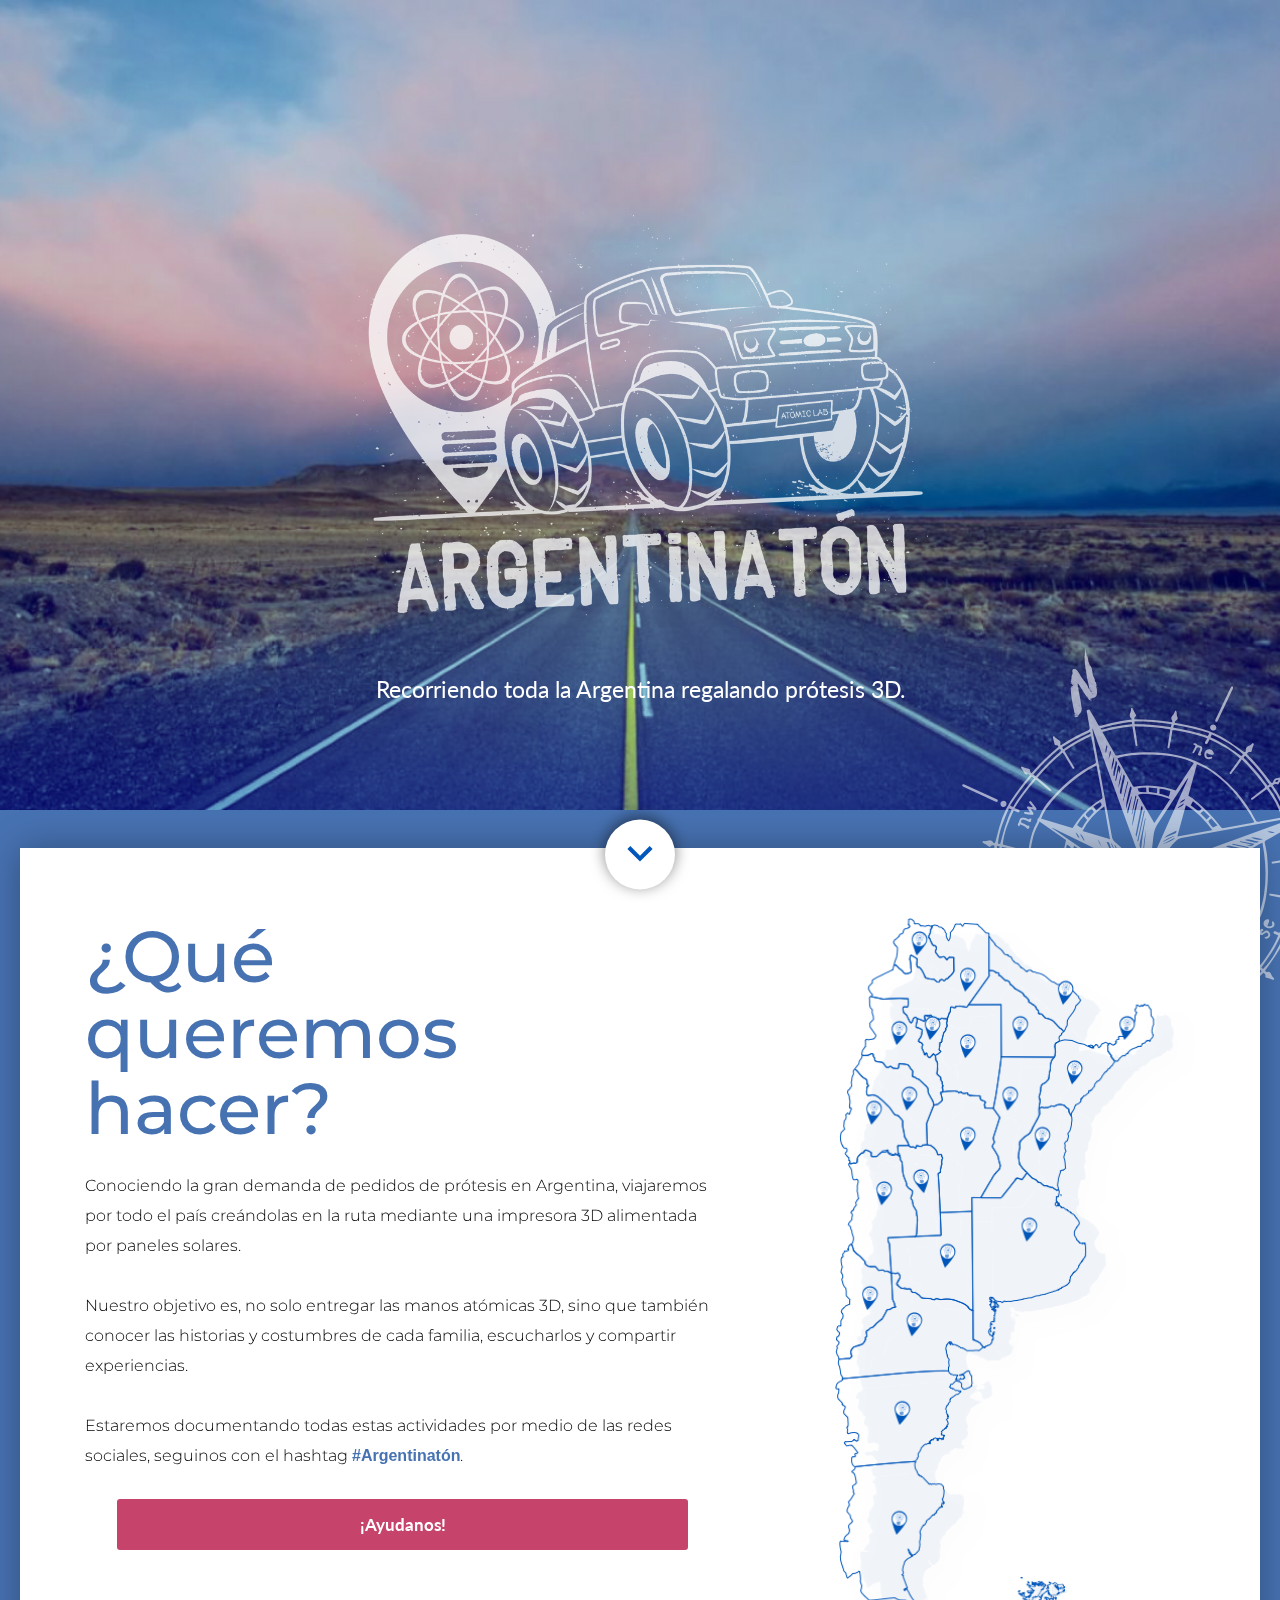
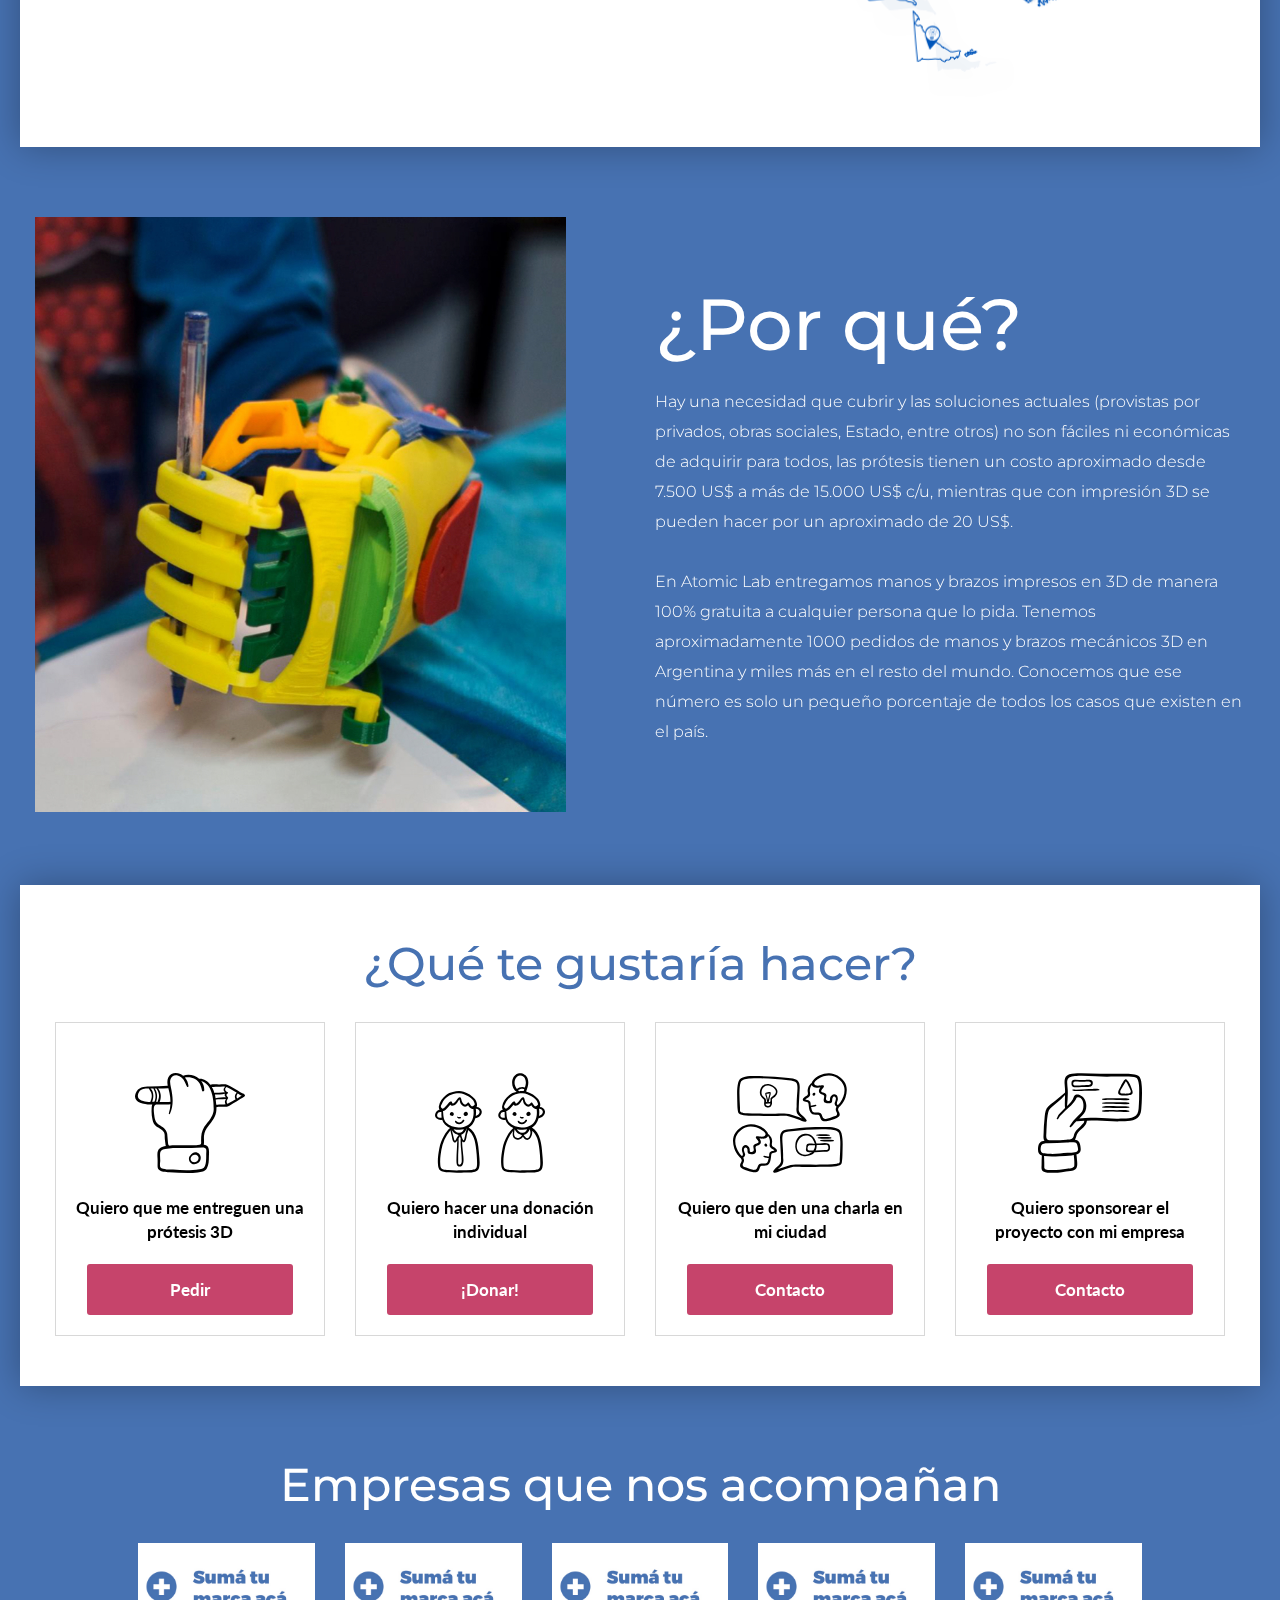
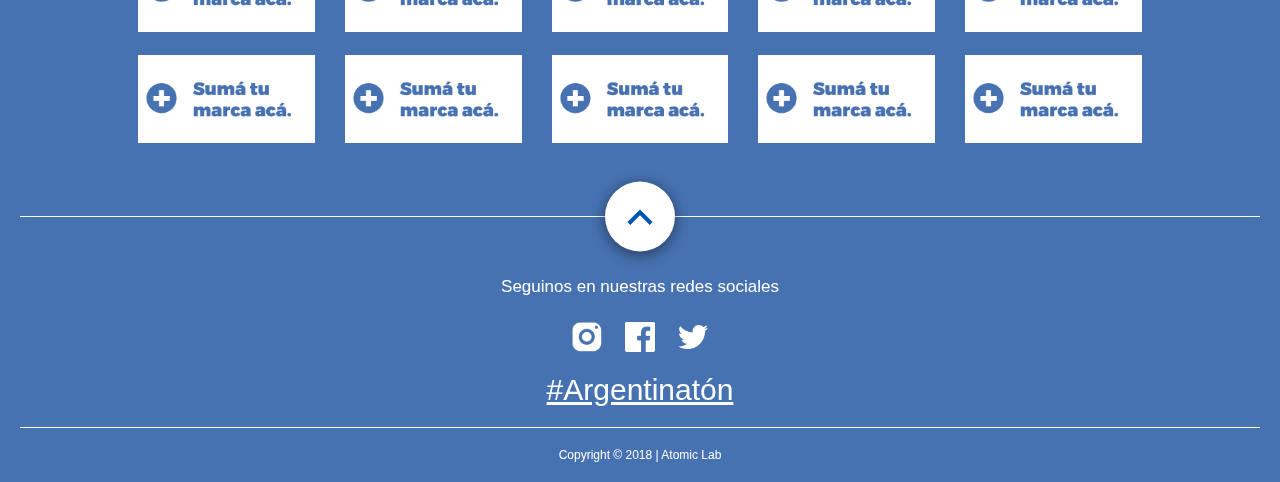
==== commit 7da943b2: "Editado el index para PRD y logo publico agregado" ====
--- a/index.html
+++ b/index.html
@@ -1,18 +1,29 @@
 <!DOCTYPE html>
 <html lang="en">
   <head>
+  
+  <!-- Global site tag (gtag.js) - Google Analytics -->
+<script async src="https://www.googletagmanager.com/gtag/js?id=UA-36377554-9"></script>
+<script>
+  window.dataLayer = window.dataLayer || [];
+  function gtag(){dataLayer.push(arguments);}
+  gtag('js', new Date());
+
+  gtag('config', 'UA-36377554-9');
+</script>
+
     <meta charset="UTF-8">
     <meta http-equiv="X-UA-Compatible" content="IE=edge">
     <meta name="viewport" content="width=device-width, initial-scale=1, maximum-scale=1.0, user-scalable=no">
     <meta http-equiv="x-ua-compatible" content="ie=edge">
     <title>Argentinatón | Atomic Lab</title>
-    <meta name="description" content="Recorriendo toda la Argentina regalando manos y brazos mecánicos 3D." />
-    <meta name="keywords" content="manos mecánicas, manos 3D, impresoras 3D, argentina, solidaridad, manos mecánicas 3D, Atomic Lab, Gino Tubaro" />
+    <meta name="description" content="Recorriendo toda la Argentina regalando prótesis impresas en 3D." />
+    <meta name="keywords" content="manos mecánicas, manos 3D, prótesis, solidaridad, impresoras 3D, argentina, solidaridad, manos mecánicas 3D, Atomic Lab, Gino Tubaro" />
 
     <meta property="og:url" content="http://AtomicLab.org/Argentinaton">
     <meta property="og:title" content="#Argentinatón por Atomic Lab">
-    <meta property="og:description" content="Recorriendo toda la Argentina regalando manos y brazos mecánicos 3D.">
-    <meta property="og:image" content="http://atomiclab.org/img/tn2.jpg">
+    <meta property="og:description" content="Recorriendo toda la Argentina regalando prótesis 3D.">
+    <meta property="og:image" content="http://atomiclab.org/argentinaton/public/img/link.jpg">
     <meta property="og:image:type" content="image/png">
     <meta property="og:type" content="website">
 
@@ -103,7 +114,7 @@
 	            	<img src="public/img/argentinaton-logo.png" alt="">
 	            </div>
 	            <div class="tagline">
-	            	Recorriendo toda la Argentina regalando manos y brazos mecánicos 3D.
+	            	Recorriendo toda la Argentina regalando prótesis 3D.
 	            </div>
 	    	</div>
 	    </section>
@@ -121,7 +132,7 @@
 			            			¿Qué<br/>queremos<br/>hacer?
 			            		</h2>
 			            		<p>
-			            			Conociendo la gran demanda de pedidos de manos mecánicas 3D en Argentina, viajaremos por todo el país creándolas en la ruta mediante una impresora 3D alimentada por paneles solares.
+			            			Conociendo la gran demanda de pedidos de prótesis en Argentina, viajaremos por todo el país creándolas en la ruta mediante una impresora 3D alimentada por paneles solares.
 									<br/>
 									<br/>
 			            			Nuestro objetivo es, no solo entregar las manos atómicas 3D, sino que también conocer las historias y costumbres de cada familia,
@@ -178,7 +189,7 @@
 				                		</div>
 				                		<div class="text">
 				                			Quiero que me
-				                			entreguen una mano 3D
+				                			entreguen una prótesis 3D
 				                		</div>
 				                		<a href="http://limbs.earth" target="_blank" class="btn btn-lg">
 				                			Pedir
@@ -237,7 +248,7 @@
 		                		</div>
 		                		<div class="text">
 		                			Quiero que me
-		                			entreguen una mano 3D
+		                			entreguen una prótesis 3D
 		                		</div>
 		                		<a href="http://limbs.earth" target="_blank" class="btn btn-lg">
 		                			Más info
@@ -381,11 +392,11 @@
 			            		</li>
 			            	</ul>
 			            	<div class="contact-mail">
-			            		#Argentinatón
+			            		<a href="https://www.facebook.com/groups/AtomicLabArgentinaton">#Argentinatón</a>
 			            	</div>
 						</div>
 		            	<div class="copyright">
-		            		Copyrights © 2018 | AtomicLab
+		            		Copyright © 2018 | Atomic Lab
 		            	</div>
 		            </footer>
 		        </div>
--- a/public/css/styles2.css
+++ b/public/css/styles2.css
@@ -1,6 +1,21 @@
 .parallax-window {
-	background: linear-gradient(rgba(71, 114, 178, 0.5) 60%, rgba(71, 114, 178, 1));
+	background: none;
 	opacity: 1;
+}
+.parallax-window:before {
+  content: '';
+  background: linear-gradient(rgba(71, 114, 178, 0.5) 60%, rgba(71, 114, 178, 1));
+  position: absolute;
+  top: 0px;
+  left: 0px;
+  width: 100%;
+  height: 100%;
+}
+section.cover .main-copy .logo {
+	max-width: 600px;
+}
+section.cover {
+	height: calc(100vh - 52px);
 }
 .f-blue {
 	color: #4772b2;
@@ -182,6 +197,11 @@
 	margin-top: 20px;
 }
 
+@media (max-width: 1020px){
+	section.cover {
+		height: calc(100vh - 122px);
+	}
+}
 @media screen and (max-width:500px){
 	.full_view_cont {
 		padding: 50px 20px;
@@ -189,6 +209,12 @@
 	.full_view_output h3 {
 		font-size: 30px;
 	}
+	section.cover {
+		height: calc(100vh - 124px);
+	}
+	section.mission .compass{
+		opacity: .2;
+	}
 	section.mission .max-width-wrapper {
 		padding: 60px 5px;
 	}
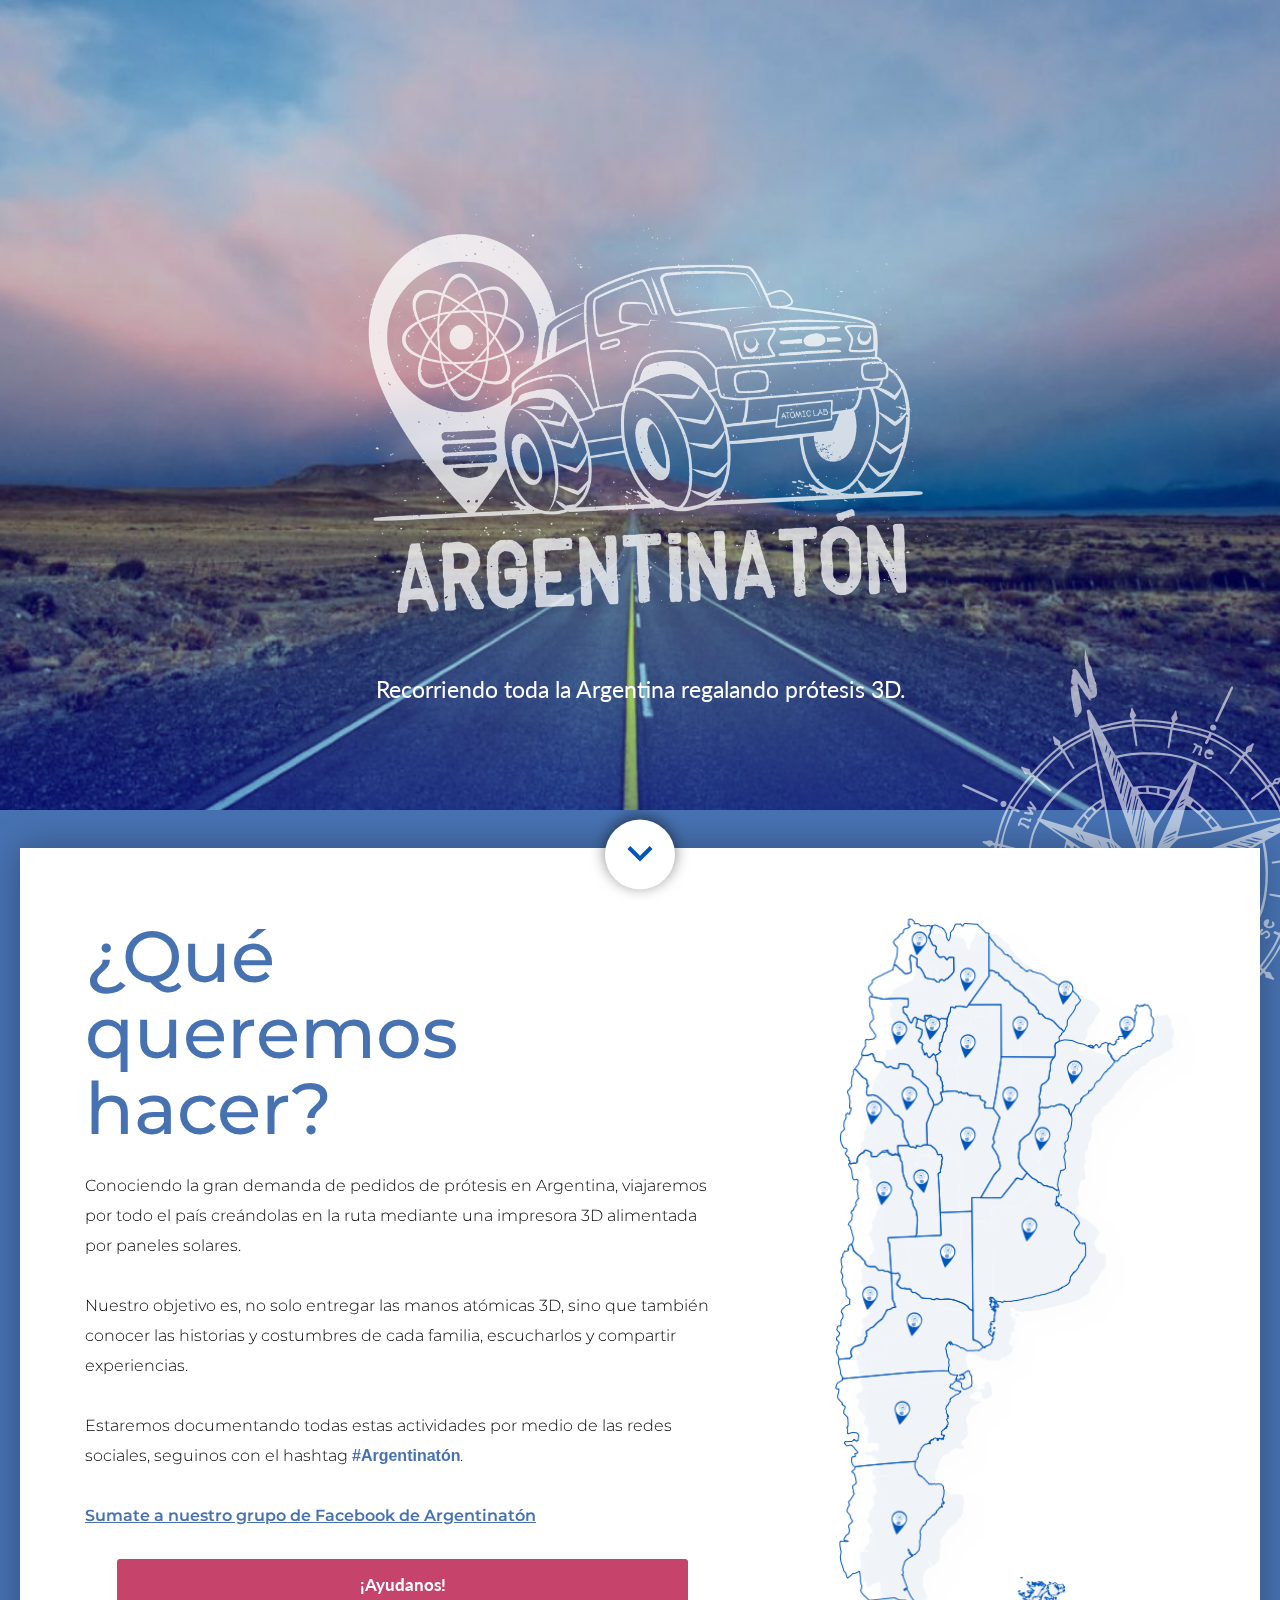
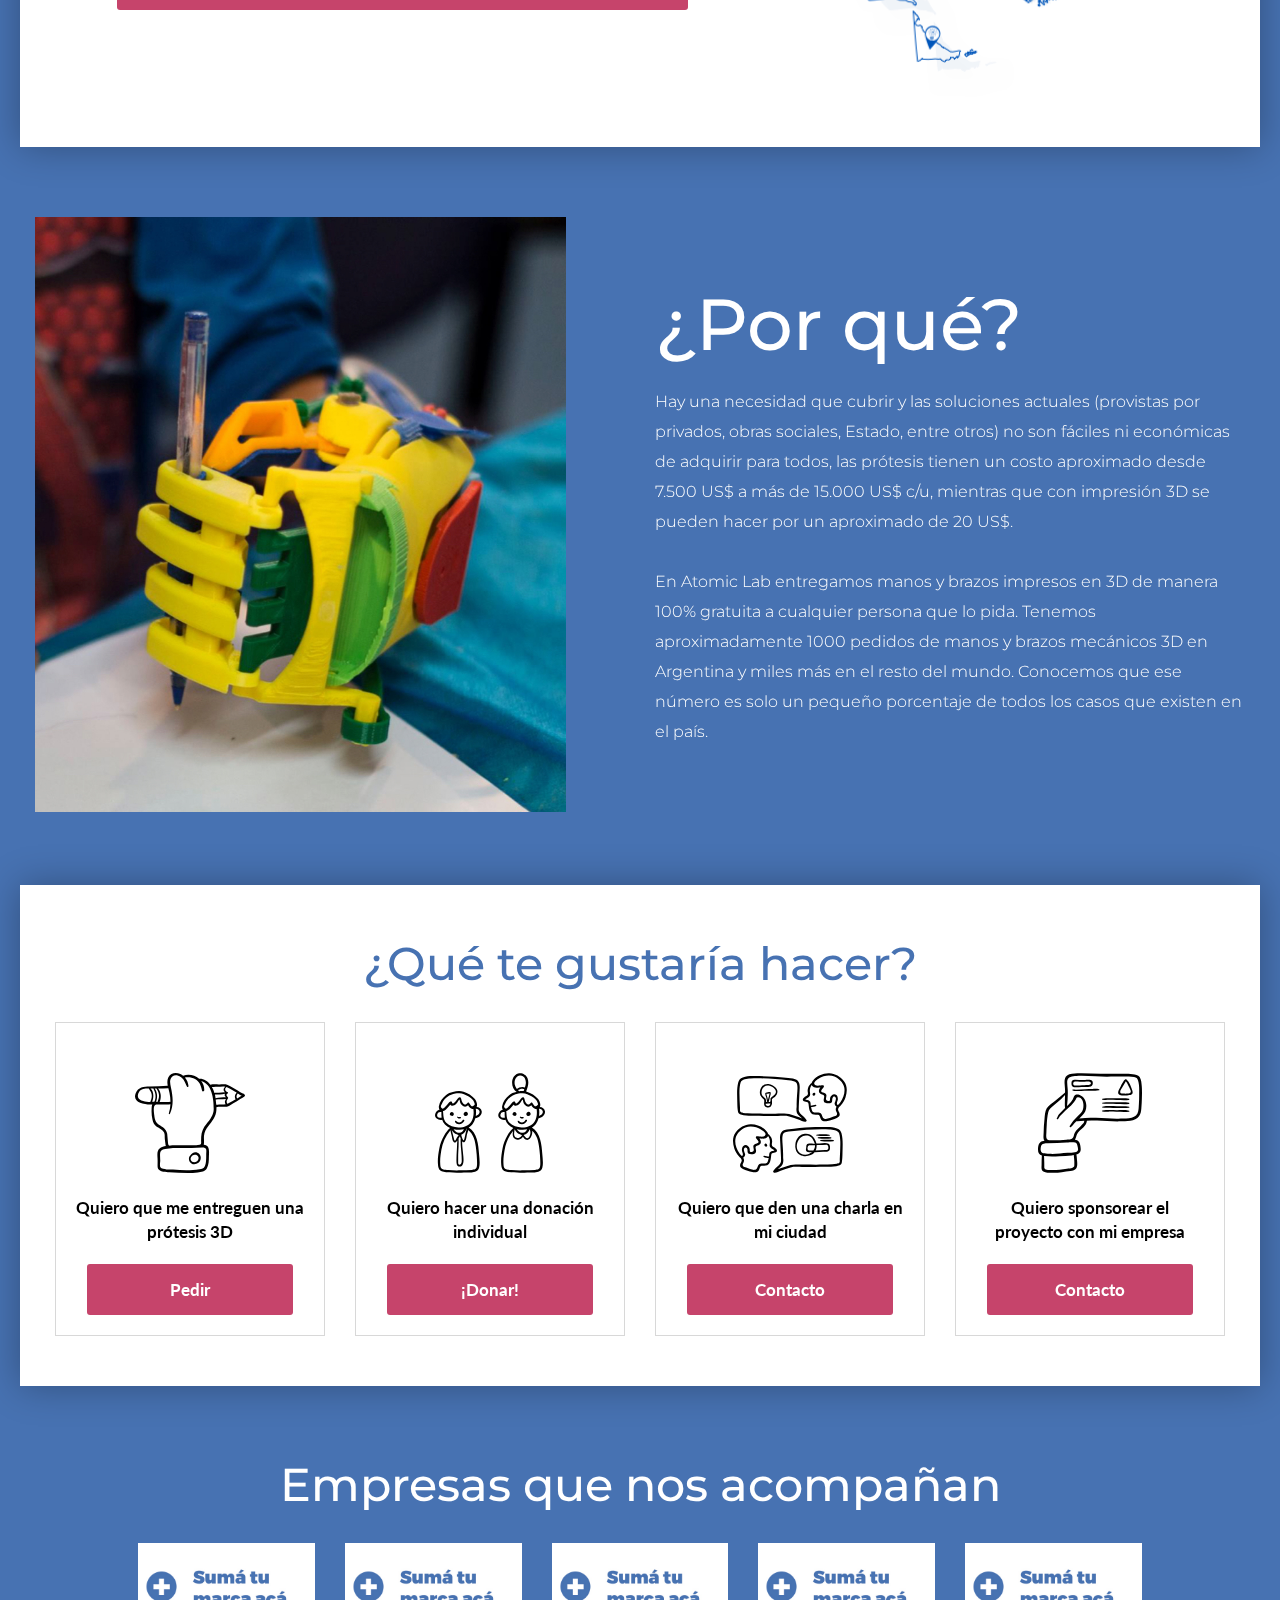
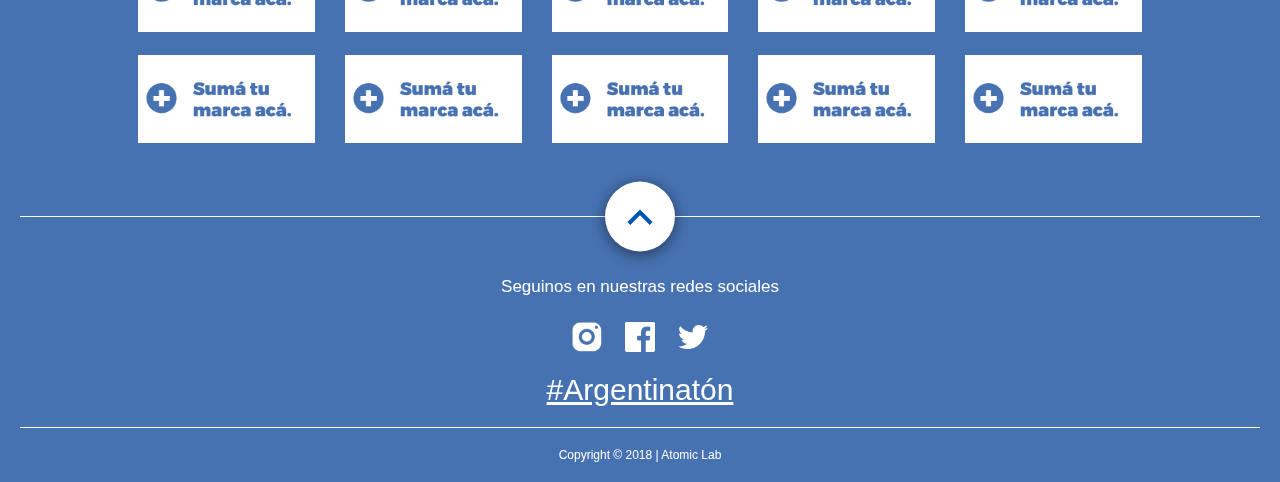
==== commit f15ca617: "FB group link added to landing page" ====
--- a/index.html
+++ b/index.html
@@ -140,6 +140,11 @@
 									<br/>
 										<br/>
 									Estaremos documentando todas estas actividades por medio de las redes sociales, seguinos con el hashtag <b class="f-blue">#Argentinatón</b>.
+									<br/>
+									<br/>
+									<a class="fb-group" href="http://Facebook.com/groups/AtomicLabArgentinaton" target="_blank">
+										Sumate a nuestro grupo de Facebook de Argentinatón
+									</a>
 			            		</p>
 								<br/>
 								<br/>
--- a/public/css/styles.css
+++ b/public/css/styles.css
@@ -1,2 +1,2 @@
-﻿*{margin:0;padding:0}html,body,div,span,applet,object,iframe,h1,h2,h3,h4,h5,h6,p,blockquote,pre,a,abbr,acronym,address,big,cite,code,del,dfn,em,img,ins,kbd,q,s,samp,small,strike,strong,sub,sup,tt,var,b,u,i,center,dl,dt,dd,ol,ul,li,fieldset,form,label,legend,table,caption,tbody,tfoot,thead,tr,th,td,article,aside,canvas,details,embed,figure,figcaption,footer,header,hgroup,menu,nav,output,ruby,section,summary,time,mark,audio,video{margin:0;padding:0;border:0;font-size:100%;font:inherit;vertical-align:baseline;font-family:'Open Sans', sans-serif;font-size:12px;-webkit-font-smoothing:antialiased;-moz-osx-font-smoothing:grayscale;-moz-box-sizing:border-box;-webkit-box-sizing:border-box;box-sizing:border-box}label,select,a{cursor:pointer}.clear{clear:both}.page-break,.print-only{display:none}.point{cursor:pointer}a{color:inherit;font-weight:inherit;font-family:inherit}a:link,a:visited{color:inherit;text-decoration:none;font-weight:inherit;font-family:inherit}a:hover,a:active{color:inherit;text-decoration:none;font-weight:inherit;font-family:inherit}a img{border:0}textarea:focus,input:focus,button:focus{outline:0}li{list-style:none}.text-to-the-right{text-align:right}.modal-open{overflow:hidden}body{background:#4772b2}.bg-blue-france{background:#4772b2}.bg-blue-france.btn:hover{background:#3b5f95}.bg-black-night{background:#000}.bg-black-night.btn:hover{background:#000}.bg-aqua-emerald{background:#50e3c2}.bg-aqua-emerald.btn:hover{background:#3adfba}.m-b-1{margin-bottom:5px}.m-b-2{margin-bottom:10px}.m-b-3{margin-bottom:15px}.m-b-4{margin-bottom:20px}.m-b-5{margin-bottom:25px}.m-b-6{margin-bottom:30px}.m-b-7{margin-bottom:35px}.m-b-8{margin-bottom:40px}.m-b-9{margin-bottom:50px}.m-b-10{margin-bottom:60px}.m-b-11{margin-bottom:70px}.m-t-1{margin-top:5px}.m-t-2{margin-top:10px}.m-t-3{margin-top:15px}.m-t-4{margin-top:20px}.m-t-5{margin-top:25px}.m-t-6{margin-top:30px}.m-t-7{margin-top:35px}.m-t-8{margin-top:40px}.m-t-9{margin-top:50px}.m-t-10{margin-top:60px}.m-t-11{margin-top:70px}.container{margin-right:auto;margin-left:auto;padding-left:15px;padding-right:15px}@media (min-width: 768px){.container{width:750px}}@media (min-width: 992px){.container{width:970px}}@media (min-width: 1200px){.container{width:1170px}}.container-fluid{margin-right:auto;margin-left:auto;padding-left:15px;padding-right:15px}.max-width-wrapper{max-width:1240px;margin:0 auto}.max-width-wrapper[class^="col-"]{float:none}.row{margin:0}.col,.col-xs-1,.col-sm-1,.col-md-1,.col-lg-1,.col-xs-2,.col-sm-2,.col-md-2,.col-lg-2,.col-xs-3,.col-sm-3,.col-md-3,.col-lg-3,.col-xs-4,.col-sm-4,.col-md-4,.col-lg-4,.col-xs-5,.col-sm-5,.col-md-5,.col-lg-5,.col-xs-6,.col-sm-6,.col-md-6,.col-lg-6,.col-xs-7,.col-sm-7,.col-md-7,.col-lg-7,.col-xs-8,.col-sm-8,.col-md-8,.col-lg-8,.col-xs-9,.col-sm-9,.col-md-9,.col-lg-9,.col-xs-10,.col-sm-10,.col-md-10,.col-lg-10,.col-xs-11,.col-sm-11,.col-md-11,.col-lg-11,.col-xs-12,.col-sm-12,.col-md-12,.col-lg-12{position:relative;min-height:1px;padding-left:15px;padding-right:15px}.col,.col-xs-1,.col-xs-2,.col-xs-3,.col-xs-4,.col-xs-5,.col-xs-6,.col-xs-7,.col-xs-8,.col-xs-9,.col-xs-10,.col-xs-11,.col-xs-12{float:left}.col-xs-12{width:100%}.col-xs-11{width:91.66666667%}.col-xs-10{width:83.33333333%}.col-xs-9{width:75%}.col-xs-8{width:66.66666667%}.col-xs-7{width:58.33333333%}.col-xs-6{width:50%}.col-xs-5{width:41.66666667%}.col-xs-4{width:33.33333333%}.col-xs-3{width:25%}.col-xs-2{width:16.66666667%}.col-xs-1{width:8.33333333%}.col-xs-pull-12{right:100%}.col-xs-pull-11{right:91.66666667%}.col-xs-pull-10{right:83.33333333%}.col-xs-pull-9{right:75%}.col-xs-pull-8{right:66.66666667%}.col-xs-pull-7{right:58.33333333%}.col-xs-pull-6{right:50%}.col-xs-pull-5{right:41.66666667%}.col-xs-pull-4{right:33.33333333%}.col-xs-pull-3{right:25%}.col-xs-pull-2{right:16.66666667%}.col-xs-pull-1{right:8.33333333%}.col-xs-pull-0{right:auto}.col-xs-push-12{left:100%}.col-xs-push-11{left:91.66666667%}.col-xs-push-10{left:83.33333333%}.col-xs-push-9{left:75%}.col-xs-push-8{left:66.66666667%}.col-xs-push-7{left:58.33333333%}.col-xs-push-6{left:50%}.col-xs-push-5{left:41.66666667%}.col-xs-push-4{left:33.33333333%}.col-xs-push-3{left:25%}.col-xs-push-2{left:16.66666667%}.col-xs-push-1{left:8.33333333%}.col-xs-push-0{left:auto}.col-xs-offset-12{margin-left:100%}.col-xs-offset-11{margin-left:91.66666667%}.col-xs-offset-10{margin-left:83.33333333%}.col-xs-offset-9{margin-left:75%}.col-xs-offset-8{margin-left:66.66666667%}.col-xs-offset-7{margin-left:58.33333333%}.col-xs-offset-6{margin-left:50%}.col-xs-offset-5{margin-left:41.66666667%}.col-xs-offset-4{margin-left:33.33333333%}.col-xs-offset-3{margin-left:25%}.col-xs-offset-2{margin-left:16.66666667%}.col-xs-offset-1{margin-left:8.33333333%}.col-xs-offset-0{margin-left:0%}@media (min-width: 768px){.col,.col-sm-1,.col-sm-2,.col-sm-3,.col-sm-4,.col-sm-5,.col-sm-6,.col-sm-7,.col-sm-8,.col-sm-9,.col-sm-10,.col-sm-11,.col-sm-12{float:left}.col-sm-12{width:100%}.col-sm-11{width:91.66666667%}.col-sm-10{width:83.33333333%}.col-sm-9{width:75%}.col-sm-8{width:66.66666667%}.col-sm-7{width:58.33333333%}.col-sm-6{width:50%}.col-sm-5{width:41.66666667%}.col-sm-4{width:33.33333333%}.col-sm-3{width:25%}.col-sm-2{width:16.66666667%}.col-sm-1{width:8.33333333%}.col-sm-pull-12{right:100%}.col-sm-pull-11{right:91.66666667%}.col-sm-pull-10{right:83.33333333%}.col-sm-pull-9{right:75%}.col-sm-pull-8{right:66.66666667%}.col-sm-pull-7{right:58.33333333%}.col-sm-pull-6{right:50%}.col-sm-pull-5{right:41.66666667%}.col-sm-pull-4{right:33.33333333%}.col-sm-pull-3{right:25%}.col-sm-pull-2{right:16.66666667%}.col-sm-pull-1{right:8.33333333%}.col-sm-pull-0{right:auto}.col-sm-push-12{left:100%}.col-sm-push-11{left:91.66666667%}.col-sm-push-10{left:83.33333333%}.col-sm-push-9{left:75%}.col-sm-push-8{left:66.66666667%}.col-sm-push-7{left:58.33333333%}.col-sm-push-6{left:50%}.col-sm-push-5{left:41.66666667%}.col-sm-push-4{left:33.33333333%}.col-sm-push-3{left:25%}.col-sm-push-2{left:16.66666667%}.col-sm-push-1{left:8.33333333%}.col-sm-push-0{left:auto}.col-sm-offset-12{margin-left:100%}.col-sm-offset-11{margin-left:91.66666667%}.col-sm-offset-10{margin-left:83.33333333%}.col-sm-offset-9{margin-left:75%}.col-sm-offset-8{margin-left:66.66666667%}.col-sm-offset-7{margin-left:58.33333333%}.col-sm-offset-6{margin-left:50%}.col-sm-offset-5{margin-left:41.66666667%}.col-sm-offset-4{margin-left:33.33333333%}.col-sm-offset-3{margin-left:25%}.col-sm-offset-2{margin-left:16.66666667%}.col-sm-offset-1{margin-left:8.33333333%}.col-sm-offset-0{margin-left:0%}}@media (min-width: 1020px){.col,.col-md-1,.col-md-2,.col-md-3,.col-md-4,.col-md-5,.col-md-6,.col-md-7,.col-md-8,.col-md-9,.col-md-10,.col-md-11,.col-md-12{float:left}.col-md-12{width:100%}.col-md-11{width:91.66666667%}.col-md-10{width:83.33333333%}.col-md-9{width:75%}.col-md-8{width:66.66666667%}.col-md-7{width:58.33333333%}.col-md-6{width:50%}.col-md-5{width:41.66666667%}.col-md-4{width:33.33333333%}.col-md-3{width:25%}.col-md-2{width:16.66666667%}.col-md-1{width:8.33333333%}.col-md-pull-12{right:100%}.col-md-pull-11{right:91.66666667%}.col-md-pull-10{right:83.33333333%}.col-md-pull-9{right:75%}.col-md-pull-8{right:66.66666667%}.col-md-pull-7{right:58.33333333%}.col-md-pull-6{right:50%}.col-md-pull-5{right:41.66666667%}.col-md-pull-4{right:33.33333333%}.col-md-pull-3{right:25%}.col-md-pull-2{right:16.66666667%}.col-md-pull-1{right:8.33333333%}.col-md-pull-0{right:auto}.col-md-push-12{left:100%}.col-md-push-11{left:91.66666667%}.col-md-push-10{left:83.33333333%}.col-md-push-9{left:75%}.col-md-push-8{left:66.66666667%}.col-md-push-7{left:58.33333333%}.col-md-push-6{left:50%}.col-md-push-5{left:41.66666667%}.col-md-push-4{left:33.33333333%}.col-md-push-3{left:25%}.col-md-push-2{left:16.66666667%}.col-md-push-1{left:8.33333333%}.col-md-push-0{left:auto}.col-md-offset-12{margin-left:100%}.col-md-offset-11{margin-left:91.66666667%}.col-md-offset-10{margin-left:83.33333333%}.col-md-offset-9{margin-left:75%}.col-md-offset-8{margin-left:66.66666667%}.col-md-offset-7{margin-left:58.33333333%}.col-md-offset-6{margin-left:50%}.col-md-offset-5{margin-left:41.66666667%}.col-md-offset-4{margin-left:33.33333333%}.col-md-offset-3{margin-left:25%}.col-md-offset-2{margin-left:16.66666667%}.col-md-offset-1{margin-left:8.33333333%}.col-md-offset-0{margin-left:0%}}@media (min-width: 1200px){.col,.col-lg-1,.col-lg-2,.col-lg-3,.col-lg-4,.col-lg-5,.col-lg-6,.col-lg-7,.col-lg-8,.col-lg-9,.col-lg-10,.col-lg-11,.col-lg-12{float:left}.col-lg-12{width:100%}.col-lg-11{width:91.66666667%}.col-lg-10{width:83.33333333%}.col-lg-9{width:75%}.col-lg-8{width:66.66666667%}.col-lg-7{width:58.33333333%}.col-lg-6{width:50%}.col-lg-5{width:41.66666667%}.col-lg-4{width:33.33333333%}.col-lg-3{width:25%}.col-lg-2{width:16.66666667%}.col-lg-1{width:8.33333333%}.col-lg-pull-12{right:100%}.col-lg-pull-11{right:91.66666667%}.col-lg-pull-10{right:83.33333333%}.col-lg-pull-9{right:75%}.col-lg-pull-8{right:66.66666667%}.col-lg-pull-7{right:58.33333333%}.col-lg-pull-6{right:50%}.col-lg-pull-5{right:41.66666667%}.col-lg-pull-4{right:33.33333333%}.col-lg-pull-3{right:25%}.col-lg-pull-2{right:16.66666667%}.col-lg-pull-1{right:8.33333333%}.col-lg-pull-0{right:auto}.col-lg-push-12{left:100%}.col-lg-push-11{left:91.66666667%}.col-lg-push-10{left:83.33333333%}.col-lg-push-9{left:75%}.col-lg-push-8{left:66.66666667%}.col-lg-push-7{left:58.33333333%}.col-lg-push-6{left:50%}.col-lg-push-5{left:41.66666667%}.col-lg-push-4{left:33.33333333%}.col-lg-push-3{left:25%}.col-lg-push-2{left:16.66666667%}.col-lg-push-1{left:8.33333333%}.col-lg-push-0{left:auto}.col-lg-offset-12{margin-left:100%}.col-lg-offset-11{margin-left:91.66666667%}.col-lg-offset-10{margin-left:83.33333333%}.col-lg-offset-9{margin-left:75%}.col-lg-offset-8{margin-left:66.66666667%}.col-lg-offset-7{margin-left:58.33333333%}.col-lg-offset-6{margin-left:50%}.col-lg-offset-5{margin-left:41.66666667%}.col-lg-offset-4{margin-left:33.33333333%}.col-lg-offset-3{margin-left:25%}.col-lg-offset-2{margin-left:16.66666667%}.col-lg-offset-1{margin-left:8.33333333%}.col-lg-offset-0{margin-left:0%}}.clearfix,.clearfix:before,.clearfix:after,.container:before,.container:after,.container-fluid:before,.container-fluid:after,.row:before,.row:after{content:" ";display:table}.clearfix:after,.container:after,.container-fluid:after,.row:after{clear:both}.center-block{display:block;margin-left:auto;margin-right:auto}.pull-right{float:right !important}.pull-left{float:left !important}*,*:before,*:after{-webkit-box-sizing:border-box;-moz-box-sizing:border-box;box-sizing:border-box}button,.btn,a.btn{cursor:pointer;-moz-border-radius:3px;-webkit-border-radius:3px;border-radius:3px;color:white;text-align:center;font-size:17px;font-weight:700;font-family:'Lato', sans-serif;width:auto;display:table;background:#50e3c2;width:90%;margin:0 auto;-moz-transition-property:all;-o-transition-property:all;-webkit-transition-property:all;transition-property:all;-moz-transition-duration:0.2s;-o-transition-duration:0.2s;-webkit-transition-duration:0.2s;transition-duration:0.2s;-moz-transition-timing-function:ease-in-out;-o-transition-timing-function:ease-in-out;-webkit-transition-timing-function:ease-in-out;transition-timing-function:ease-in-out}button:hover,.btn:hover,a.btn:hover{background:#13cca2}button.btn-lg,.btn.btn-lg,a.btn.btn-lg{padding:15px 10px}button.btn-md,.btn.btn-md,a.btn.btn-md{padding:12px 8px}button.btn-sm,.btn.btn-sm,a.btn.btn-sm{padding:9px 6px}h1,h2,h3,h4,h5,h6{font-family:'Montserrat', sans-serif}h1{font-size:50px}h2{font-size:72px;font-weight:500;line-height:76px}h3{font-size:46px}h4{font-size:30px}h5{font-size:26px}h6{font-family:'Hind', sans-serif;font-weight:600;font-size:19px}h6.sm{font-size:15px}p{margin-top:25px;font-size:16px;font-family:'Montserrat', sans-serif;font-weight:300;line-height:30px}@media screen and (max-width: 960px){h2{font-size:50px;line-height:58px}}@font-face{font-family:'icomoon';src:url("../fonts/icons/icomoon.eot?qfpc1c");src:url("../fonts/icons/icomoon.eot?qfpc1c#iefix") format("embedded-opentype"),url("../fonts/icons/icomoon.ttf?qfpc1c") format("truetype"),url("../fonts/icons/icomoon.woff?qfpc1c") format("woff"),url("../fonts/icons/icomoon.svg?qfpc1c#icomoon") format("svg");font-weight:normal;font-style:normal}[class^="icon-"],[class*=" icon-"],[class^="icon-"] span{font-family:'icomoon' !important;speak:none;font-style:normal;font-weight:normal;font-variant:normal;text-transform:none;line-height:1;-webkit-font-smoothing:antialiased;-moz-osx-font-smoothing:grayscale}.icon-rest .path1:before{content:"\e900";color:#eb598e;opacity:0.1}.icon-rest .path2:before{content:"\e901";margin-left:-0.5712890625em;color:#fff}.icon-rest .path3:before{content:"\e902";margin-left:-0.5712890625em;color:#eb598e}.icon-rest .path4:before{content:"\e903";margin-left:-0.5712890625em;color:#eb598e}.icon-code .path1:before{content:"\e904";color:#eb598e;opacity:0.1}.icon-code .path2:before{content:"\e905";margin-left:-1.2275390625em;color:#eb598e}.icon-code .path3:before{content:"\e906";margin-left:-1.2275390625em;color:#eb598e}.icon-code .path4:before{content:"\e907";margin-left:-1.2275390625em;color:#eb598e}.icon-code .path5:before{content:"\e908";margin-left:-1.2275390625em;color:#eb598e}.icon-code .path6:before{content:"\e909";margin-left:-1.2275390625em;color:#eb598e}.icon-upload .path1:before{content:"\e90a";color:#fdeef3}.icon-upload .path2:before{content:"\e90b";margin-left:-1.2724609375em;color:#eb598e}.icon-upload .path3:before{content:"\e90c";margin-left:-1.2724609375em;color:#eb598e}.icon-deliver .path1:before{content:"\e90d";color:#eb598e}.icon-deliver .path2:before{content:"\e90e";margin-left:-1.0439453125em;color:#eb598e}.icon-deliver .path3:before{content:"\e90f";margin-left:-1.0439453125em;color:#eb598e}.icon-deliver .path4:before{content:"\e910";margin-left:-1.0439453125em;color:#eb598e;opacity:0.1}.icon-fingerprint:before{content:"\e911";color:#eb598e}.icon-error-red:before{content:"\e912";color:#eb598e}.icon-check-red:before{content:"\e913";color:#eb598e}.icon-arrow-back:before{content:"\e914";color:#9da6ca}.icon-email .path1:before{content:"\e915";color:#f7f8fd}.icon-email .path2:before{content:"\e916";margin-left:-1em;color:#9da6ca}.icon-email .path3:before{content:"\e917";margin-left:-1em;color:#9da6ca}.icon-email .path4:before{content:"\e918";margin-left:-1em;color:#9da6ca}.icon-delete:before{content:"\e919";color:#9da6ca}.icon-arrow-down:before{content:"\e91a";color:#9da6ca}.icon-add:before{content:"\e91b";color:#eb598e}.icon-more-info:before{content:"\e91c";color:#9da6ca}.icon-portfolio-red .path1:before{content:"\e91d";color:#eb598e;opacity:0.1}.icon-portfolio-red .path2:before{content:"\e91e";margin-left:-0.9521484375em;color:#eb598e}.icon-portfolio-red .path3:before{content:"\e91f";margin-left:-0.9521484375em;color:#eb598e}.icon-portfolio-red .path4:before{content:"\e920";margin-left:-0.9521484375em;color:#eb598e}.icon-portfolio-red .path5:before{content:"\e921";margin-left:-0.9521484375em;color:#eb598e}.icon-portfolio-red .path6:before{content:"\e922";margin-left:-0.9521484375em;color:#eb598e}.icon-reviews-red .path1:before{content:"\e923";color:#eb598e;opacity:0.1}.icon-reviews-red .path2:before{content:"\e924";margin-left:-0.77734375em;color:#eb598e}.icon-reviews-red .path3:before{content:"\e925";margin-left:-0.77734375em;color:#eb598e}.icon-reviews-red .path4:before{content:"\e926";margin-left:-0.77734375em;color:#eb598e}.icon-reviews-red .path5:before{content:"\e927";margin-left:-0.77734375em;color:#eb598e}.icon-reviews-red .path6:before{content:"\e928";margin-left:-0.77734375em;color:#eb598e}.icon-reviews-red .path7:before{content:"\e929";margin-left:-0.77734375em;color:#eb598e}.icon-reviews-red .path8:before{content:"\e92a";margin-left:-0.77734375em;color:#eb598e}.icon-experience-red .path1:before{content:"\e92b";color:#eb598e;opacity:0.1}.icon-experience-red .path2:before{content:"\e92c";margin-left:-1em;color:#eb598e}.icon-experience-red .path3:before{content:"\e92d";margin-left:-1em;color:#eb598e}.icon-experience-red .path4:before{content:"\e92e";margin-left:-1em;color:#eb598e}.icon-experience-red .path5:before{content:"\e92f";margin-left:-1em;color:#eb598e}.icon-language-red .path1:before{content:"\e930";color:#eb598e;opacity:0.1}.icon-language-red .path2:before{content:"\e931";margin-left:-1.0400390625em;color:#eb598e}.icon-language-red .path3:before{content:"\e932";margin-left:-1.0400390625em;color:#eb598e}.icon-language-red .path4:before{content:"\e933";margin-left:-1.0400390625em;color:#eb598e}.icon-language-red .path5:before{content:"\e934";margin-left:-1.0400390625em;color:#eb598e}.icon-language-red .path6:before{content:"\e935";margin-left:-1.0400390625em;color:#eb598e}.icon-language-red .path7:before{content:"\e936";margin-left:-1.0400390625em;color:#eb598e}.icon-language-red .path8:before{content:"\e937";margin-left:-1.0400390625em;color:#eb598e}.icon-language-red .path9:before{content:"\e938";margin-left:-1.0400390625em;color:#eb598e}.icon-language-red .path10:before{content:"\e939";margin-left:-1.0400390625em;color:#eb598e}.icon-language-red .path11:before{content:"\e93a";margin-left:-1.0400390625em;color:#eb598e}.icon-language-red .path12:before{content:"\e93b";margin-left:-1.0400390625em;color:#eb598e}.icon-skills-red .path1:before{content:"\e93c";color:#eb598e;opacity:0.1}.icon-skills-red .path2:before{content:"\e93d";margin-left:-1.0400390625em;color:#eb598e}.icon-skills-red .path3:before{content:"\e93e";margin-left:-1.0400390625em;color:#eb598e}.icon-skills-red .path4:before{content:"\e93f";margin-left:-1.0400390625em;color:#eb598e}.icon-skills-red .path5:before{content:"\e940";margin-left:-1.0400390625em;color:#eb598e}.icon-skills-red .path6:before{content:"\e941";margin-left:-1.0400390625em;color:#eb598e}.icon-skills-red .path7:before{content:"\e942";margin-left:-1.0400390625em;color:#eb598e}.icon-skills-red .path8:before{content:"\e943";margin-left:-1.0400390625em;color:#eb598e}.icon-skills-red .path9:before{content:"\e944";margin-left:-1.0400390625em;color:#eb598e;opacity:0.1}.icon-skills-red .path10:before{content:"\e945";margin-left:-1.0400390625em;color:#eb598e}.icon-skills-red .path11:before{content:"\e946";margin-left:-1.0400390625em;color:#eb598e}.icon-skills-red .path12:before{content:"\e947";margin-left:-1.0400390625em;color:#eb598e}.icon-skills-red .path13:before{content:"\e948";margin-left:-1.0400390625em;color:#eb598e;opacity:0.1}.icon-skills-red .path14:before{content:"\e949";margin-left:-1.0400390625em;color:#eb598e}.icon-lock-red .path1:before{content:"\e94a";color:#fdeef3}.icon-lock-red .path2:before{content:"\e950";margin-left:-0.7373046875em;color:#eb598e}.icon-lock-red .path3:before{content:"\e951";margin-left:-0.7373046875em;color:#eb598e}.icon-lock-red .path4:before{content:"\e952";margin-left:-0.7373046875em;color:#eb598e}.icon-user-red .path1:before{content:"\e94b";color:#eb598e}.icon-user-red .path2:before{content:"\e94c";margin-left:-1em;color:#eb598e}.icon-user-red .path3:before{content:"\e94d";margin-left:-1em;color:#eb598e}.icon-user-red .path4:before{content:"\e94e";margin-left:-1em;color:#eb598e;opacity:0.1}.icon-user-red .path5:before{content:"\e94f";margin-left:-1em;color:#eb598e;opacity:0.1}.slick-slider{position:relative;display:block;box-sizing:border-box;-webkit-touch-callout:none;-webkit-user-select:none;-khtml-user-select:none;-moz-user-select:none;-ms-user-select:none;user-select:none;-ms-touch-action:pan-y;touch-action:pan-y;-webkit-tap-highlight-color:transparent}.slick-list{position:relative;overflow:hidden;display:block;margin:0;padding:0}.slick-list:focus{outline:none}.slick-list.dragging{cursor:pointer;cursor:hand}.slick-slider .slick-track,.slick-slider .slick-list{-webkit-transform:translate3d(0, 0, 0);-moz-transform:translate3d(0, 0, 0);-ms-transform:translate3d(0, 0, 0);-o-transform:translate3d(0, 0, 0);transform:translate3d(0, 0, 0)}.slick-track{position:relative;left:0;top:0;display:block;margin-left:auto;margin-right:auto}.slick-track:before,.slick-track:after{content:"";display:table}.slick-track:after{clear:both}.slick-loading .slick-track{visibility:hidden}.slick-slide{float:left;height:100%;min-height:1px;display:none}[dir="rtl"] .slick-slide{float:right}.slick-slide img{display:block}.slick-slide.slick-loading img{display:none}.slick-slide.dragging img{pointer-events:none}.slick-initialized .slick-slide{display:block;margin:0 10px}.slick-loading .slick-slide{visibility:hidden}.slick-vertical .slick-slide{display:block;height:auto;border:1px solid transparent}.slick-arrow.slick-hidden{display:none}.slick-loading .slick-list{background:#fff url('/../public/img/ajax-loader.gif') center center no-repeat}@font-face{font-family:"slick";src:url('/fonts/slick.eot');src:url('/fonts/slick.eot?#iefix') format("embedded-opentype"),url('/fonts/slick.woff') format("woff"),url('/fonts/slick.ttf') format("truetype"),url('/fonts/slick.svg#slick') format("svg");font-weight:normal;font-style:normal}.slick-prev,.slick-next{position:absolute;display:block;height:20px;width:20px;line-height:0px;font-size:0px;cursor:pointer;background:transparent;color:transparent;top:50%;-webkit-transform:translate(0, -50%);-ms-transform:translate(0, -50%);transform:translate(0, -50%);padding:0;border:none;outline:none}.slick-prev:hover,.slick-prev:focus,.slick-next:hover,.slick-next:focus{outline:none;background:transparent;color:transparent}.slick-prev:hover:before,.slick-prev:focus:before,.slick-next:hover:before,.slick-next:focus:before{opacity:1}.slick-prev.slick-disabled:before,.slick-next.slick-disabled:before{opacity:.25}.slick-prev:before,.slick-next:before{font-family:"slick";font-size:20px;line-height:1;color:#4772b2;opacity:.75;-webkit-font-smoothing:antialiased;-moz-osx-font-smoothing:grayscale}.slick-prev{left:-25px}[dir="rtl"] .slick-prev{left:auto;right:-25px}.slick-prev:before{content:"←"}[dir="rtl"] .slick-prev:before{content:"→"}.slick-next{right:-25px}[dir="rtl"] .slick-next{left:-25px;right:auto}.slick-next:before{content:"→"}[dir="rtl"] .slick-next:before{content:"←"}.slick-dotted.slick-slider{margin-bottom:30px}.slick-dots{position:absolute;bottom:-50px;list-style:none;display:block;text-align:center;padding:0;margin:0;width:100%}.slick-dots li{position:relative;display:inline-block;height:20px;width:20px;margin:0 5px;padding:0;cursor:pointer}.slick-dots li button{border:0;background:transparent;display:block;height:20px;width:20px;outline:none;line-height:0px;font-size:0px;color:transparent;padding:5px;cursor:pointer}.slick-dots li button:hover,.slick-dots li button:focus{outline:none}.slick-dots li button:hover:before,.slick-dots li button:focus:before{color:#4772b2;opacity:.75}.slick-dots li button:before{position:absolute;top:0;left:0;content:"•";width:20px;height:20px;font-family:"slick";font-size:36px;line-height:20px;text-align:center;color:#000;opacity:.25;-webkit-font-smoothing:antialiased;-moz-osx-font-smoothing:grayscale}.slick-dots li.slick-active button:before{color:#4772b2;opacity:.75}header{float:left;width:100%;position:fixed;top:0;left:0;z-index:15;background:white;padding:10px 0}header .menu-burger{position:relative;float:right}header .menu-burger .menu-current-section{position:absolute;left:-4px;top:30px;-moz-transform:rotate(-180deg);-ms-transform:rotate(-180deg);-webkit-transform:rotate(-180deg);transform:rotate(-180deg);font-family:'Hind', sans-serif;font-weight:600;font-size:14px;writing-mode:tb;white-space:nowrap}.parallax-window{min-height:90vh;width:100%;background:transparent;position:absolute;top:0;left:0;object-fit:contain;opacity:0.6;mix-blend-mode:hard-light;background-image:-webkit-linear-gradient(30deg, #3499ff, #075ceb);background-image:-o-linear-gradient(30deg, #3499ff, #075ceb);background-image:linear-gradient(120deg, #3499ff,#075ceb)}.arrow{position:absolute;top:50%;left:50%;transform:translate(-50%, -50%);top:0;margin-top:5px;cursor:pointer}section.cover{height:90vh;position:relative}section.cover .main-copy{position:absolute;top:50%;left:50%;transform:translate(-50%, -50%);width:100%}section.cover .main-copy .logo{width:90%;max-width:900px;margin:0 auto 10px auto}section.cover .main-copy .logo img{width:100%}section.cover .main-copy .tagline{font-size:23px;font-family:'Lato', sans-serif;color:white;text-align:center;line-height:34px;max-width:640px;margin:0 auto}section.mission .max-width-wrapper{background:white;padding:70px 50px 50px 50px;position:relative;-webkit-box-shadow:0px 0px 36px 0px rgba(0,0,0,0.3);-moz-box-shadow:0px 0px 36px 0px rgba(0,0,0,0.3);box-shadow:0px 0px 36px 0px rgba(0,0,0,0.3)}section.mission .compass{position:absolute;right:0;top:-200px;filter:progid:DXImageTransform.Microsoft.Alpha(Opacity=60);opacity:.6}section.mission h2{color:#4772b2}section.mission p{color:#000}section.mission .map{width:360px;float:right}section.why .row{display:table}section.why .row [class^="col-"]{display:table-cell;vertical-align:middle;float:none}section.why .mano{width:90%}section.why h2,section.why p{color:white}section.what{background:white;padding:50px 20px;-webkit-box-shadow:0px 0px 36px 0px rgba(0,0,0,0.3);-moz-box-shadow:0px 0px 36px 0px rgba(0,0,0,0.3);box-shadow:0px 0px 36px 0px rgba(0,0,0,0.3)}section.what .show-mob{display:none}section.what h3{color:#4772b2;text-align:center;font-weight:500;margin-bottom:30px}section.what .item-box{border:1px solid #d8d8d8;text-align:center;padding:50px 20px 20px 20px}section.what .item-box .text{font-weight:700;font-family:'Lato', sans-serif;font-size:17px;line-height:24px;margin:20px 0}section.what .item-box img{height:100px;margin:0 auto}section.sponsors h3{color:white;text-align:center;font-weight:500;margin-bottom:30px}section.sponsors img{width:100%}section.sponsors .row:first-of-type{margin-bottom:20px}footer{position:relative}footer .info-block{border-top:1px solid #4a90e2;border-bottom:1px solid #4a90e2;color:white;text-align:center;padding:60px 0 20px 0}footer .info-block ul{margin:25px 0 18px 0}footer .info-block ul li{display:inline-block;vertical-align:middle;cursor:pointer}footer .info-block ul li:nth-child(2){margin:0 20px}footer .info-block ul li img{width:30px}footer .info-block .contact-mail{font-size:30px}footer .info-block .intro{font-size:17px}footer .copyright{color:white;text-align:center;padding:20px 0}@media screen and (max-width: 1020px){section.mission{text-align:center;padding:70px 20px 40px 20px}section.mission .map{display:none}section.why{text-align:center;padding:40px 20px}section.why .pic-wrapper{text-align:center;margin-bottom:40px}section.why .pic-wrapper img{max-width:400px}section.why .row{display:block}section.why .row [class^="col-"]{display:block}section.what{overflow:hidden}section.what .margin-bottom-mob{margin-bottom:35px}section.sponsors .hide-on-mobile{display:none}section.sponsors img{max-width:300px;margin:15px auto 0 auto;display:table}}@media screen and (max-width: 767px){section.what .show-mob{display:block}section.what .full-width-mob{overflow-x:scroll;display:none}section.what .full-width-mob .row{width:1300px}}
+﻿*{margin:0;padding:0}html,body,div,span,applet,object,iframe,h1,h2,h3,h4,h5,h6,p,blockquote,pre,a,abbr,acronym,address,big,cite,code,del,dfn,em,img,ins,kbd,q,s,samp,small,strike,strong,sub,sup,tt,var,b,u,i,center,dl,dt,dd,ol,ul,li,fieldset,form,label,legend,table,caption,tbody,tfoot,thead,tr,th,td,article,aside,canvas,details,embed,figure,figcaption,footer,header,hgroup,menu,nav,output,ruby,section,summary,time,mark,audio,video{margin:0;padding:0;border:0;font-size:100%;font:inherit;vertical-align:baseline;font-family:'Open Sans', sans-serif;font-size:12px;-webkit-font-smoothing:antialiased;-moz-osx-font-smoothing:grayscale;-moz-box-sizing:border-box;-webkit-box-sizing:border-box;box-sizing:border-box}label,select,a{cursor:pointer}.clear{clear:both}.page-break,.print-only{display:none}.point{cursor:pointer}a{color:inherit;font-weight:inherit;font-family:inherit}a:link,a:visited{color:inherit;text-decoration:none;font-weight:inherit;font-family:inherit}a:hover,a:active{color:inherit;text-decoration:none;font-weight:inherit;font-family:inherit}a img{border:0}textarea:focus,input:focus,button:focus{outline:0}li{list-style:none}.text-to-the-right{text-align:right}.modal-open{overflow:hidden}body{background:#4772b2}.bg-blue-france{background:#4772b2}.bg-blue-france.btn:hover{background:#3b5f95}.bg-black-night{background:#000}.bg-black-night.btn:hover{background:#000}.bg-aqua-emerald{background:#50e3c2}.bg-aqua-emerald.btn:hover{background:#3adfba}.m-b-1{margin-bottom:5px}.m-b-2{margin-bottom:10px}.m-b-3{margin-bottom:15px}.m-b-4{margin-bottom:20px}.m-b-5{margin-bottom:25px}.m-b-6{margin-bottom:30px}.m-b-7{margin-bottom:35px}.m-b-8{margin-bottom:40px}.m-b-9{margin-bottom:50px}.m-b-10{margin-bottom:60px}.m-b-11{margin-bottom:70px}.m-t-1{margin-top:5px}.m-t-2{margin-top:10px}.m-t-3{margin-top:15px}.m-t-4{margin-top:20px}.m-t-5{margin-top:25px}.m-t-6{margin-top:30px}.m-t-7{margin-top:35px}.m-t-8{margin-top:40px}.m-t-9{margin-top:50px}.m-t-10{margin-top:60px}.m-t-11{margin-top:70px}.container{margin-right:auto;margin-left:auto;padding-left:15px;padding-right:15px}@media (min-width: 768px){.container{width:750px}}@media (min-width: 992px){.container{width:970px}}@media (min-width: 1200px){.container{width:1170px}}.container-fluid{margin-right:auto;margin-left:auto;padding-left:15px;padding-right:15px}.max-width-wrapper{max-width:1240px;margin:0 auto}.max-width-wrapper[class^="col-"]{float:none}.row{margin:0}.col,.col-xs-1,.col-sm-1,.col-md-1,.col-lg-1,.col-xs-2,.col-sm-2,.col-md-2,.col-lg-2,.col-xs-3,.col-sm-3,.col-md-3,.col-lg-3,.col-xs-4,.col-sm-4,.col-md-4,.col-lg-4,.col-xs-5,.col-sm-5,.col-md-5,.col-lg-5,.col-xs-6,.col-sm-6,.col-md-6,.col-lg-6,.col-xs-7,.col-sm-7,.col-md-7,.col-lg-7,.col-xs-8,.col-sm-8,.col-md-8,.col-lg-8,.col-xs-9,.col-sm-9,.col-md-9,.col-lg-9,.col-xs-10,.col-sm-10,.col-md-10,.col-lg-10,.col-xs-11,.col-sm-11,.col-md-11,.col-lg-11,.col-xs-12,.col-sm-12,.col-md-12,.col-lg-12{position:relative;min-height:1px;padding-left:15px;padding-right:15px}.col,.col-xs-1,.col-xs-2,.col-xs-3,.col-xs-4,.col-xs-5,.col-xs-6,.col-xs-7,.col-xs-8,.col-xs-9,.col-xs-10,.col-xs-11,.col-xs-12{float:left}.col-xs-12{width:100%}.col-xs-11{width:91.66666667%}.col-xs-10{width:83.33333333%}.col-xs-9{width:75%}.col-xs-8{width:66.66666667%}.col-xs-7{width:58.33333333%}.col-xs-6{width:50%}.col-xs-5{width:41.66666667%}.col-xs-4{width:33.33333333%}.col-xs-3{width:25%}.col-xs-2{width:16.66666667%}.col-xs-1{width:8.33333333%}.col-xs-pull-12{right:100%}.col-xs-pull-11{right:91.66666667%}.col-xs-pull-10{right:83.33333333%}.col-xs-pull-9{right:75%}.col-xs-pull-8{right:66.66666667%}.col-xs-pull-7{right:58.33333333%}.col-xs-pull-6{right:50%}.col-xs-pull-5{right:41.66666667%}.col-xs-pull-4{right:33.33333333%}.col-xs-pull-3{right:25%}.col-xs-pull-2{right:16.66666667%}.col-xs-pull-1{right:8.33333333%}.col-xs-pull-0{right:auto}.col-xs-push-12{left:100%}.col-xs-push-11{left:91.66666667%}.col-xs-push-10{left:83.33333333%}.col-xs-push-9{left:75%}.col-xs-push-8{left:66.66666667%}.col-xs-push-7{left:58.33333333%}.col-xs-push-6{left:50%}.col-xs-push-5{left:41.66666667%}.col-xs-push-4{left:33.33333333%}.col-xs-push-3{left:25%}.col-xs-push-2{left:16.66666667%}.col-xs-push-1{left:8.33333333%}.col-xs-push-0{left:auto}.col-xs-offset-12{margin-left:100%}.col-xs-offset-11{margin-left:91.66666667%}.col-xs-offset-10{margin-left:83.33333333%}.col-xs-offset-9{margin-left:75%}.col-xs-offset-8{margin-left:66.66666667%}.col-xs-offset-7{margin-left:58.33333333%}.col-xs-offset-6{margin-left:50%}.col-xs-offset-5{margin-left:41.66666667%}.col-xs-offset-4{margin-left:33.33333333%}.col-xs-offset-3{margin-left:25%}.col-xs-offset-2{margin-left:16.66666667%}.col-xs-offset-1{margin-left:8.33333333%}.col-xs-offset-0{margin-left:0%}@media (min-width: 768px){.col,.col-sm-1,.col-sm-2,.col-sm-3,.col-sm-4,.col-sm-5,.col-sm-6,.col-sm-7,.col-sm-8,.col-sm-9,.col-sm-10,.col-sm-11,.col-sm-12{float:left}.col-sm-12{width:100%}.col-sm-11{width:91.66666667%}.col-sm-10{width:83.33333333%}.col-sm-9{width:75%}.col-sm-8{width:66.66666667%}.col-sm-7{width:58.33333333%}.col-sm-6{width:50%}.col-sm-5{width:41.66666667%}.col-sm-4{width:33.33333333%}.col-sm-3{width:25%}.col-sm-2{width:16.66666667%}.col-sm-1{width:8.33333333%}.col-sm-pull-12{right:100%}.col-sm-pull-11{right:91.66666667%}.col-sm-pull-10{right:83.33333333%}.col-sm-pull-9{right:75%}.col-sm-pull-8{right:66.66666667%}.col-sm-pull-7{right:58.33333333%}.col-sm-pull-6{right:50%}.col-sm-pull-5{right:41.66666667%}.col-sm-pull-4{right:33.33333333%}.col-sm-pull-3{right:25%}.col-sm-pull-2{right:16.66666667%}.col-sm-pull-1{right:8.33333333%}.col-sm-pull-0{right:auto}.col-sm-push-12{left:100%}.col-sm-push-11{left:91.66666667%}.col-sm-push-10{left:83.33333333%}.col-sm-push-9{left:75%}.col-sm-push-8{left:66.66666667%}.col-sm-push-7{left:58.33333333%}.col-sm-push-6{left:50%}.col-sm-push-5{left:41.66666667%}.col-sm-push-4{left:33.33333333%}.col-sm-push-3{left:25%}.col-sm-push-2{left:16.66666667%}.col-sm-push-1{left:8.33333333%}.col-sm-push-0{left:auto}.col-sm-offset-12{margin-left:100%}.col-sm-offset-11{margin-left:91.66666667%}.col-sm-offset-10{margin-left:83.33333333%}.col-sm-offset-9{margin-left:75%}.col-sm-offset-8{margin-left:66.66666667%}.col-sm-offset-7{margin-left:58.33333333%}.col-sm-offset-6{margin-left:50%}.col-sm-offset-5{margin-left:41.66666667%}.col-sm-offset-4{margin-left:33.33333333%}.col-sm-offset-3{margin-left:25%}.col-sm-offset-2{margin-left:16.66666667%}.col-sm-offset-1{margin-left:8.33333333%}.col-sm-offset-0{margin-left:0%}}@media (min-width: 1020px){.col,.col-md-1,.col-md-2,.col-md-3,.col-md-4,.col-md-5,.col-md-6,.col-md-7,.col-md-8,.col-md-9,.col-md-10,.col-md-11,.col-md-12{float:left}.col-md-12{width:100%}.col-md-11{width:91.66666667%}.col-md-10{width:83.33333333%}.col-md-9{width:75%}.col-md-8{width:66.66666667%}.col-md-7{width:58.33333333%}.col-md-6{width:50%}.col-md-5{width:41.66666667%}.col-md-4{width:33.33333333%}.col-md-3{width:25%}.col-md-2{width:16.66666667%}.col-md-1{width:8.33333333%}.col-md-pull-12{right:100%}.col-md-pull-11{right:91.66666667%}.col-md-pull-10{right:83.33333333%}.col-md-pull-9{right:75%}.col-md-pull-8{right:66.66666667%}.col-md-pull-7{right:58.33333333%}.col-md-pull-6{right:50%}.col-md-pull-5{right:41.66666667%}.col-md-pull-4{right:33.33333333%}.col-md-pull-3{right:25%}.col-md-pull-2{right:16.66666667%}.col-md-pull-1{right:8.33333333%}.col-md-pull-0{right:auto}.col-md-push-12{left:100%}.col-md-push-11{left:91.66666667%}.col-md-push-10{left:83.33333333%}.col-md-push-9{left:75%}.col-md-push-8{left:66.66666667%}.col-md-push-7{left:58.33333333%}.col-md-push-6{left:50%}.col-md-push-5{left:41.66666667%}.col-md-push-4{left:33.33333333%}.col-md-push-3{left:25%}.col-md-push-2{left:16.66666667%}.col-md-push-1{left:8.33333333%}.col-md-push-0{left:auto}.col-md-offset-12{margin-left:100%}.col-md-offset-11{margin-left:91.66666667%}.col-md-offset-10{margin-left:83.33333333%}.col-md-offset-9{margin-left:75%}.col-md-offset-8{margin-left:66.66666667%}.col-md-offset-7{margin-left:58.33333333%}.col-md-offset-6{margin-left:50%}.col-md-offset-5{margin-left:41.66666667%}.col-md-offset-4{margin-left:33.33333333%}.col-md-offset-3{margin-left:25%}.col-md-offset-2{margin-left:16.66666667%}.col-md-offset-1{margin-left:8.33333333%}.col-md-offset-0{margin-left:0%}}@media (min-width: 1200px){.col,.col-lg-1,.col-lg-2,.col-lg-3,.col-lg-4,.col-lg-5,.col-lg-6,.col-lg-7,.col-lg-8,.col-lg-9,.col-lg-10,.col-lg-11,.col-lg-12{float:left}.col-lg-12{width:100%}.col-lg-11{width:91.66666667%}.col-lg-10{width:83.33333333%}.col-lg-9{width:75%}.col-lg-8{width:66.66666667%}.col-lg-7{width:58.33333333%}.col-lg-6{width:50%}.col-lg-5{width:41.66666667%}.col-lg-4{width:33.33333333%}.col-lg-3{width:25%}.col-lg-2{width:16.66666667%}.col-lg-1{width:8.33333333%}.col-lg-pull-12{right:100%}.col-lg-pull-11{right:91.66666667%}.col-lg-pull-10{right:83.33333333%}.col-lg-pull-9{right:75%}.col-lg-pull-8{right:66.66666667%}.col-lg-pull-7{right:58.33333333%}.col-lg-pull-6{right:50%}.col-lg-pull-5{right:41.66666667%}.col-lg-pull-4{right:33.33333333%}.col-lg-pull-3{right:25%}.col-lg-pull-2{right:16.66666667%}.col-lg-pull-1{right:8.33333333%}.col-lg-pull-0{right:auto}.col-lg-push-12{left:100%}.col-lg-push-11{left:91.66666667%}.col-lg-push-10{left:83.33333333%}.col-lg-push-9{left:75%}.col-lg-push-8{left:66.66666667%}.col-lg-push-7{left:58.33333333%}.col-lg-push-6{left:50%}.col-lg-push-5{left:41.66666667%}.col-lg-push-4{left:33.33333333%}.col-lg-push-3{left:25%}.col-lg-push-2{left:16.66666667%}.col-lg-push-1{left:8.33333333%}.col-lg-push-0{left:auto}.col-lg-offset-12{margin-left:100%}.col-lg-offset-11{margin-left:91.66666667%}.col-lg-offset-10{margin-left:83.33333333%}.col-lg-offset-9{margin-left:75%}.col-lg-offset-8{margin-left:66.66666667%}.col-lg-offset-7{margin-left:58.33333333%}.col-lg-offset-6{margin-left:50%}.col-lg-offset-5{margin-left:41.66666667%}.col-lg-offset-4{margin-left:33.33333333%}.col-lg-offset-3{margin-left:25%}.col-lg-offset-2{margin-left:16.66666667%}.col-lg-offset-1{margin-left:8.33333333%}.col-lg-offset-0{margin-left:0%}}.clearfix,.clearfix:before,.clearfix:after,.container:before,.container:after,.container-fluid:before,.container-fluid:after,.row:before,.row:after{content:" ";display:table}.clearfix:after,.container:after,.container-fluid:after,.row:after{clear:both}.center-block{display:block;margin-left:auto;margin-right:auto}.pull-right{float:right !important}.pull-left{float:left !important}*,*:before,*:after{-webkit-box-sizing:border-box;-moz-box-sizing:border-box;box-sizing:border-box}button,.btn,a.btn{cursor:pointer;-moz-border-radius:3px;-webkit-border-radius:3px;border-radius:3px;color:white;text-align:center;font-size:17px;font-weight:700;font-family:'Lato', sans-serif;width:auto;display:table;background:#50e3c2;width:90%;margin:0 auto;-moz-transition-property:all;-o-transition-property:all;-webkit-transition-property:all;transition-property:all;-moz-transition-duration:0.2s;-o-transition-duration:0.2s;-webkit-transition-duration:0.2s;transition-duration:0.2s;-moz-transition-timing-function:ease-in-out;-o-transition-timing-function:ease-in-out;-webkit-transition-timing-function:ease-in-out;transition-timing-function:ease-in-out}button:hover,.btn:hover,a.btn:hover{background:#13cca2}button.btn-lg,.btn.btn-lg,a.btn.btn-lg{padding:15px 10px}button.btn-md,.btn.btn-md,a.btn.btn-md{padding:12px 8px}button.btn-sm,.btn.btn-sm,a.btn.btn-sm{padding:9px 6px}h1,h2,h3,h4,h5,h6{font-family:'Montserrat', sans-serif}h1{font-size:50px}h2{font-size:72px;font-weight:500;line-height:76px}h3{font-size:46px}h4{font-size:30px}h5{font-size:26px}h6{font-family:'Hind', sans-serif;font-weight:600;font-size:19px}h6.sm{font-size:15px}p{margin-top:25px;font-size:16px;font-family:'Montserrat', sans-serif;font-weight:300;line-height:30px}@media screen and (max-width: 960px){h2{font-size:50px;line-height:58px}}@font-face{font-family:'icomoon';src:url("../fonts/icons/icomoon.eot?qfpc1c");src:url("../fonts/icons/icomoon.eot?qfpc1c#iefix") format("embedded-opentype"),url("../fonts/icons/icomoon.ttf?qfpc1c") format("truetype"),url("../fonts/icons/icomoon.woff?qfpc1c") format("woff"),url("../fonts/icons/icomoon.svg?qfpc1c#icomoon") format("svg");font-weight:normal;font-style:normal}[class^="icon-"],[class*=" icon-"],[class^="icon-"] span{font-family:'icomoon' !important;speak:none;font-style:normal;font-weight:normal;font-variant:normal;text-transform:none;line-height:1;-webkit-font-smoothing:antialiased;-moz-osx-font-smoothing:grayscale}.icon-rest .path1:before{content:"\e900";color:#eb598e;opacity:0.1}.icon-rest .path2:before{content:"\e901";margin-left:-0.5712890625em;color:#fff}.icon-rest .path3:before{content:"\e902";margin-left:-0.5712890625em;color:#eb598e}.icon-rest .path4:before{content:"\e903";margin-left:-0.5712890625em;color:#eb598e}.icon-code .path1:before{content:"\e904";color:#eb598e;opacity:0.1}.icon-code .path2:before{content:"\e905";margin-left:-1.2275390625em;color:#eb598e}.icon-code .path3:before{content:"\e906";margin-left:-1.2275390625em;color:#eb598e}.icon-code .path4:before{content:"\e907";margin-left:-1.2275390625em;color:#eb598e}.icon-code .path5:before{content:"\e908";margin-left:-1.2275390625em;color:#eb598e}.icon-code .path6:before{content:"\e909";margin-left:-1.2275390625em;color:#eb598e}.icon-upload .path1:before{content:"\e90a";color:#fdeef3}.icon-upload .path2:before{content:"\e90b";margin-left:-1.2724609375em;color:#eb598e}.icon-upload .path3:before{content:"\e90c";margin-left:-1.2724609375em;color:#eb598e}.icon-deliver .path1:before{content:"\e90d";color:#eb598e}.icon-deliver .path2:before{content:"\e90e";margin-left:-1.0439453125em;color:#eb598e}.icon-deliver .path3:before{content:"\e90f";margin-left:-1.0439453125em;color:#eb598e}.icon-deliver .path4:before{content:"\e910";margin-left:-1.0439453125em;color:#eb598e;opacity:0.1}.icon-fingerprint:before{content:"\e911";color:#eb598e}.icon-error-red:before{content:"\e912";color:#eb598e}.icon-check-red:before{content:"\e913";color:#eb598e}.icon-arrow-back:before{content:"\e914";color:#9da6ca}.icon-email .path1:before{content:"\e915";color:#f7f8fd}.icon-email .path2:before{content:"\e916";margin-left:-1em;color:#9da6ca}.icon-email .path3:before{content:"\e917";margin-left:-1em;color:#9da6ca}.icon-email .path4:before{content:"\e918";margin-left:-1em;color:#9da6ca}.icon-delete:before{content:"\e919";color:#9da6ca}.icon-arrow-down:before{content:"\e91a";color:#9da6ca}.icon-add:before{content:"\e91b";color:#eb598e}.icon-more-info:before{content:"\e91c";color:#9da6ca}.icon-portfolio-red .path1:before{content:"\e91d";color:#eb598e;opacity:0.1}.icon-portfolio-red .path2:before{content:"\e91e";margin-left:-0.9521484375em;color:#eb598e}.icon-portfolio-red .path3:before{content:"\e91f";margin-left:-0.9521484375em;color:#eb598e}.icon-portfolio-red .path4:before{content:"\e920";margin-left:-0.9521484375em;color:#eb598e}.icon-portfolio-red .path5:before{content:"\e921";margin-left:-0.9521484375em;color:#eb598e}.icon-portfolio-red .path6:before{content:"\e922";margin-left:-0.9521484375em;color:#eb598e}.icon-reviews-red .path1:before{content:"\e923";color:#eb598e;opacity:0.1}.icon-reviews-red .path2:before{content:"\e924";margin-left:-0.77734375em;color:#eb598e}.icon-reviews-red .path3:before{content:"\e925";margin-left:-0.77734375em;color:#eb598e}.icon-reviews-red .path4:before{content:"\e926";margin-left:-0.77734375em;color:#eb598e}.icon-reviews-red .path5:before{content:"\e927";margin-left:-0.77734375em;color:#eb598e}.icon-reviews-red .path6:before{content:"\e928";margin-left:-0.77734375em;color:#eb598e}.icon-reviews-red .path7:before{content:"\e929";margin-left:-0.77734375em;color:#eb598e}.icon-reviews-red .path8:before{content:"\e92a";margin-left:-0.77734375em;color:#eb598e}.icon-experience-red .path1:before{content:"\e92b";color:#eb598e;opacity:0.1}.icon-experience-red .path2:before{content:"\e92c";margin-left:-1em;color:#eb598e}.icon-experience-red .path3:before{content:"\e92d";margin-left:-1em;color:#eb598e}.icon-experience-red .path4:before{content:"\e92e";margin-left:-1em;color:#eb598e}.icon-experience-red .path5:before{content:"\e92f";margin-left:-1em;color:#eb598e}.icon-language-red .path1:before{content:"\e930";color:#eb598e;opacity:0.1}.icon-language-red .path2:before{content:"\e931";margin-left:-1.0400390625em;color:#eb598e}.icon-language-red .path3:before{content:"\e932";margin-left:-1.0400390625em;color:#eb598e}.icon-language-red .path4:before{content:"\e933";margin-left:-1.0400390625em;color:#eb598e}.icon-language-red .path5:before{content:"\e934";margin-left:-1.0400390625em;color:#eb598e}.icon-language-red .path6:before{content:"\e935";margin-left:-1.0400390625em;color:#eb598e}.icon-language-red .path7:before{content:"\e936";margin-left:-1.0400390625em;color:#eb598e}.icon-language-red .path8:before{content:"\e937";margin-left:-1.0400390625em;color:#eb598e}.icon-language-red .path9:before{content:"\e938";margin-left:-1.0400390625em;color:#eb598e}.icon-language-red .path10:before{content:"\e939";margin-left:-1.0400390625em;color:#eb598e}.icon-language-red .path11:before{content:"\e93a";margin-left:-1.0400390625em;color:#eb598e}.icon-language-red .path12:before{content:"\e93b";margin-left:-1.0400390625em;color:#eb598e}.icon-skills-red .path1:before{content:"\e93c";color:#eb598e;opacity:0.1}.icon-skills-red .path2:before{content:"\e93d";margin-left:-1.0400390625em;color:#eb598e}.icon-skills-red .path3:before{content:"\e93e";margin-left:-1.0400390625em;color:#eb598e}.icon-skills-red .path4:before{content:"\e93f";margin-left:-1.0400390625em;color:#eb598e}.icon-skills-red .path5:before{content:"\e940";margin-left:-1.0400390625em;color:#eb598e}.icon-skills-red .path6:before{content:"\e941";margin-left:-1.0400390625em;color:#eb598e}.icon-skills-red .path7:before{content:"\e942";margin-left:-1.0400390625em;color:#eb598e}.icon-skills-red .path8:before{content:"\e943";margin-left:-1.0400390625em;color:#eb598e}.icon-skills-red .path9:before{content:"\e944";margin-left:-1.0400390625em;color:#eb598e;opacity:0.1}.icon-skills-red .path10:before{content:"\e945";margin-left:-1.0400390625em;color:#eb598e}.icon-skills-red .path11:before{content:"\e946";margin-left:-1.0400390625em;color:#eb598e}.icon-skills-red .path12:before{content:"\e947";margin-left:-1.0400390625em;color:#eb598e}.icon-skills-red .path13:before{content:"\e948";margin-left:-1.0400390625em;color:#eb598e;opacity:0.1}.icon-skills-red .path14:before{content:"\e949";margin-left:-1.0400390625em;color:#eb598e}.icon-lock-red .path1:before{content:"\e94a";color:#fdeef3}.icon-lock-red .path2:before{content:"\e950";margin-left:-0.7373046875em;color:#eb598e}.icon-lock-red .path3:before{content:"\e951";margin-left:-0.7373046875em;color:#eb598e}.icon-lock-red .path4:before{content:"\e952";margin-left:-0.7373046875em;color:#eb598e}.icon-user-red .path1:before{content:"\e94b";color:#eb598e}.icon-user-red .path2:before{content:"\e94c";margin-left:-1em;color:#eb598e}.icon-user-red .path3:before{content:"\e94d";margin-left:-1em;color:#eb598e}.icon-user-red .path4:before{content:"\e94e";margin-left:-1em;color:#eb598e;opacity:0.1}.icon-user-red .path5:before{content:"\e94f";margin-left:-1em;color:#eb598e;opacity:0.1}.slick-slider{position:relative;display:block;box-sizing:border-box;-webkit-touch-callout:none;-webkit-user-select:none;-khtml-user-select:none;-moz-user-select:none;-ms-user-select:none;user-select:none;-ms-touch-action:pan-y;touch-action:pan-y;-webkit-tap-highlight-color:transparent}.slick-list{position:relative;overflow:hidden;display:block;margin:0;padding:0}.slick-list:focus{outline:none}.slick-list.dragging{cursor:pointer;cursor:hand}.slick-slider .slick-track,.slick-slider .slick-list{-webkit-transform:translate3d(0, 0, 0);-moz-transform:translate3d(0, 0, 0);-ms-transform:translate3d(0, 0, 0);-o-transform:translate3d(0, 0, 0);transform:translate3d(0, 0, 0)}.slick-track{position:relative;left:0;top:0;display:block;margin-left:auto;margin-right:auto}.slick-track:before,.slick-track:after{content:"";display:table}.slick-track:after{clear:both}.slick-loading .slick-track{visibility:hidden}.slick-slide{float:left;height:100%;min-height:1px;display:none}[dir="rtl"] .slick-slide{float:right}.slick-slide img{display:block}.slick-slide.slick-loading img{display:none}.slick-slide.dragging img{pointer-events:none}.slick-initialized .slick-slide{display:block;margin:0 10px}.slick-loading .slick-slide{visibility:hidden}.slick-vertical .slick-slide{display:block;height:auto;border:1px solid transparent}.slick-arrow.slick-hidden{display:none}.slick-loading .slick-list{background:#fff url('/../public/img/ajax-loader.gif') center center no-repeat}@font-face{font-family:"slick";src:url('/fonts/slick.eot');src:url('/fonts/slick.eot?#iefix') format("embedded-opentype"),url('/fonts/slick.woff') format("woff"),url('/fonts/slick.ttf') format("truetype"),url('/fonts/slick.svg#slick') format("svg");font-weight:normal;font-style:normal}.slick-prev,.slick-next{position:absolute;display:block;height:20px;width:20px;line-height:0px;font-size:0px;cursor:pointer;background:transparent;color:transparent;top:50%;-webkit-transform:translate(0, -50%);-ms-transform:translate(0, -50%);transform:translate(0, -50%);padding:0;border:none;outline:none}.slick-prev:hover,.slick-prev:focus,.slick-next:hover,.slick-next:focus{outline:none;background:transparent;color:transparent}.slick-prev:hover:before,.slick-prev:focus:before,.slick-next:hover:before,.slick-next:focus:before{opacity:1}.slick-prev.slick-disabled:before,.slick-next.slick-disabled:before{opacity:.25}.slick-prev:before,.slick-next:before{font-family:"slick";font-size:20px;line-height:1;color:#4772b2;opacity:.75;-webkit-font-smoothing:antialiased;-moz-osx-font-smoothing:grayscale}.slick-prev{left:-25px}[dir="rtl"] .slick-prev{left:auto;right:-25px}.slick-prev:before{content:"←"}[dir="rtl"] .slick-prev:before{content:"→"}.slick-next{right:-25px}[dir="rtl"] .slick-next{left:-25px;right:auto}.slick-next:before{content:"→"}[dir="rtl"] .slick-next:before{content:"←"}.slick-dotted.slick-slider{margin-bottom:30px}.slick-dots{position:absolute;bottom:-50px;list-style:none;display:block;text-align:center;padding:0;margin:0;width:100%}.slick-dots li{position:relative;display:inline-block;height:20px;width:20px;margin:0 5px;padding:0;cursor:pointer}.slick-dots li button{border:0;background:transparent;display:block;height:20px;width:20px;outline:none;line-height:0px;font-size:0px;color:transparent;padding:5px;cursor:pointer}.slick-dots li button:hover,.slick-dots li button:focus{outline:none}.slick-dots li button:hover:before,.slick-dots li button:focus:before{color:#4772b2;opacity:.75}.slick-dots li button:before{position:absolute;top:0;left:0;content:"•";width:20px;height:20px;font-family:"slick";font-size:36px;line-height:20px;text-align:center;color:#000;opacity:.25;-webkit-font-smoothing:antialiased;-moz-osx-font-smoothing:grayscale}.slick-dots li.slick-active button:before{color:#4772b2;opacity:.75}header{float:left;width:100%;position:fixed;top:0;left:0;z-index:15;background:white;padding:10px 0}header .menu-burger{position:relative;float:right}header .menu-burger .menu-current-section{position:absolute;left:-4px;top:30px;-moz-transform:rotate(-180deg);-ms-transform:rotate(-180deg);-webkit-transform:rotate(-180deg);transform:rotate(-180deg);font-family:'Hind', sans-serif;font-weight:600;font-size:14px;writing-mode:tb;white-space:nowrap}.parallax-window{min-height:90vh;width:100%;background:transparent;position:absolute;top:0;left:0;object-fit:contain;opacity:0.6;mix-blend-mode:hard-light;background-image:-webkit-linear-gradient(30deg, #3499ff, #075ceb);background-image:-o-linear-gradient(30deg, #3499ff, #075ceb);background-image:linear-gradient(120deg, #3499ff,#075ceb)}.arrow{position:absolute;top:50%;left:50%;transform:translate(-50%, -50%);top:0;margin-top:5px;cursor:pointer}a.fb-group{color:#4772b2;font-weight:600}section.cover{height:90vh;position:relative}section.cover .main-copy{position:absolute;top:50%;left:50%;transform:translate(-50%, -50%);width:100%}section.cover .main-copy .logo{width:90%;max-width:900px;margin:0 auto 10px auto}section.cover .main-copy .logo img{width:100%}section.cover .main-copy .tagline{font-size:23px;font-family:'Lato', sans-serif;color:white;text-align:center;line-height:34px;max-width:640px;margin:0 auto}section.mission .max-width-wrapper{background:white;padding:70px 50px 50px 50px;position:relative;-webkit-box-shadow:0px 0px 36px 0px rgba(0,0,0,0.3);-moz-box-shadow:0px 0px 36px 0px rgba(0,0,0,0.3);box-shadow:0px 0px 36px 0px rgba(0,0,0,0.3)}section.mission .compass{position:absolute;right:0;top:-200px;filter:progid:DXImageTransform.Microsoft.Alpha(Opacity=60);opacity:.6}section.mission h2{color:#4772b2}section.mission p{color:#000}section.mission .map{width:360px;float:right}section.why .row{display:table}section.why .row [class^="col-"]{display:table-cell;vertical-align:middle;float:none}section.why .mano{width:90%}section.why h2,section.why p{color:white}section.what{background:white;padding:50px 20px;-webkit-box-shadow:0px 0px 36px 0px rgba(0,0,0,0.3);-moz-box-shadow:0px 0px 36px 0px rgba(0,0,0,0.3);box-shadow:0px 0px 36px 0px rgba(0,0,0,0.3)}section.what .show-mob{display:none}section.what h3{color:#4772b2;text-align:center;font-weight:500;margin-bottom:30px}section.what .item-box{border:1px solid #d8d8d8;text-align:center;padding:50px 20px 20px 20px}section.what .item-box .text{font-weight:700;font-family:'Lato', sans-serif;font-size:17px;line-height:24px;margin:20px 0}section.what .item-box img{height:100px;margin:0 auto}section.sponsors h3{color:white;text-align:center;font-weight:500;margin-bottom:30px}section.sponsors img{width:100%}section.sponsors .row:first-of-type{margin-bottom:20px}footer{position:relative}footer .info-block{border-top:1px solid #4a90e2;border-bottom:1px solid #4a90e2;color:white;text-align:center;padding:60px 0 20px 0}footer .info-block ul{margin:25px 0 18px 0}footer .info-block ul li{display:inline-block;vertical-align:middle;cursor:pointer}footer .info-block ul li:nth-child(2){margin:0 20px}footer .info-block ul li img{width:30px}footer .info-block .contact-mail{font-size:30px}footer .info-block .intro{font-size:17px}footer .copyright{color:white;text-align:center;padding:20px 0}@media screen and (max-width: 1020px){section.mission{text-align:center;padding:70px 20px 40px 20px}section.mission .map{display:none}section.why{text-align:center;padding:40px 20px}section.why .pic-wrapper{text-align:center;margin-bottom:40px}section.why .pic-wrapper img{max-width:400px}section.why .row{display:block}section.why .row [class^="col-"]{display:block}section.what{overflow:hidden}section.what .margin-bottom-mob{margin-bottom:35px}section.sponsors .hide-on-mobile{display:none}section.sponsors img{max-width:300px;margin:15px auto 0 auto;display:table}}@media screen and (max-width: 767px){section.what .show-mob{display:block}section.what .full-width-mob{overflow-x:scroll;display:none}section.what .full-width-mob .row{width:1300px}}
 /*# sourceMappingURL=styles.css.map */
